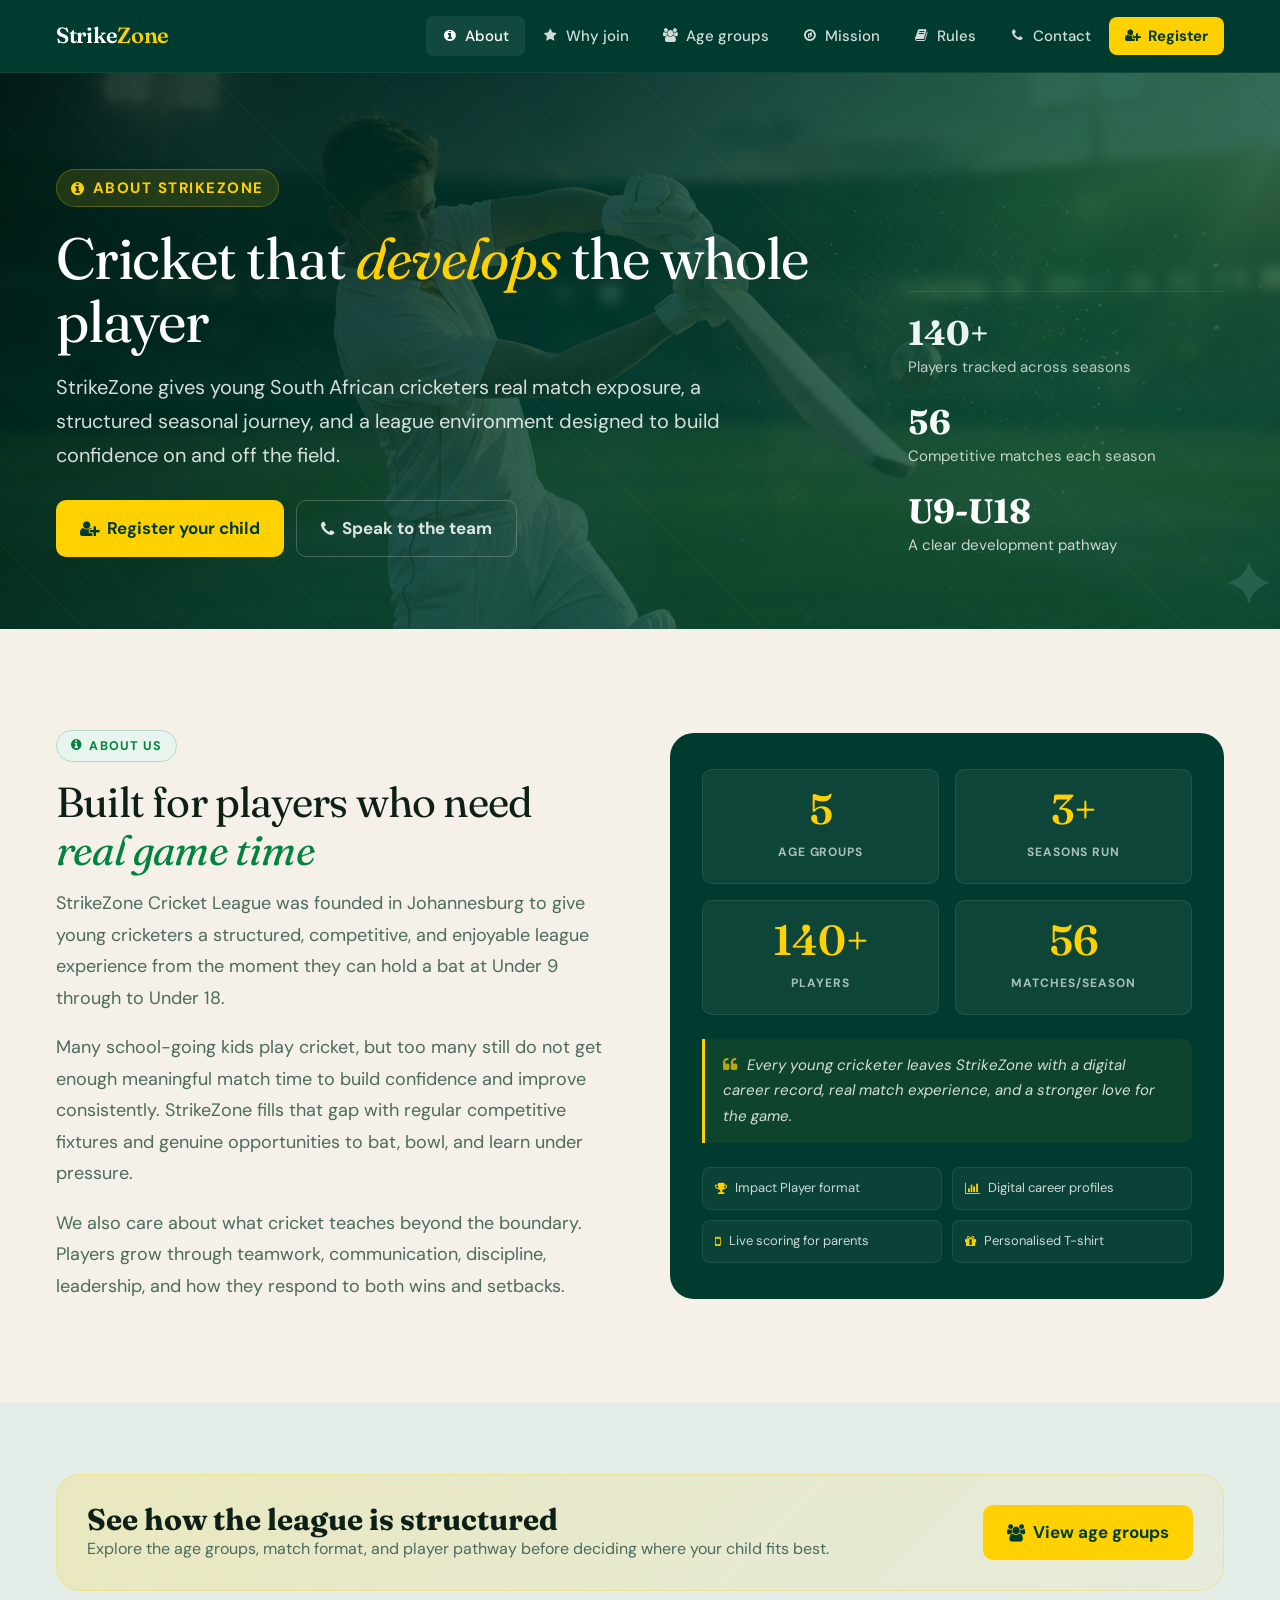
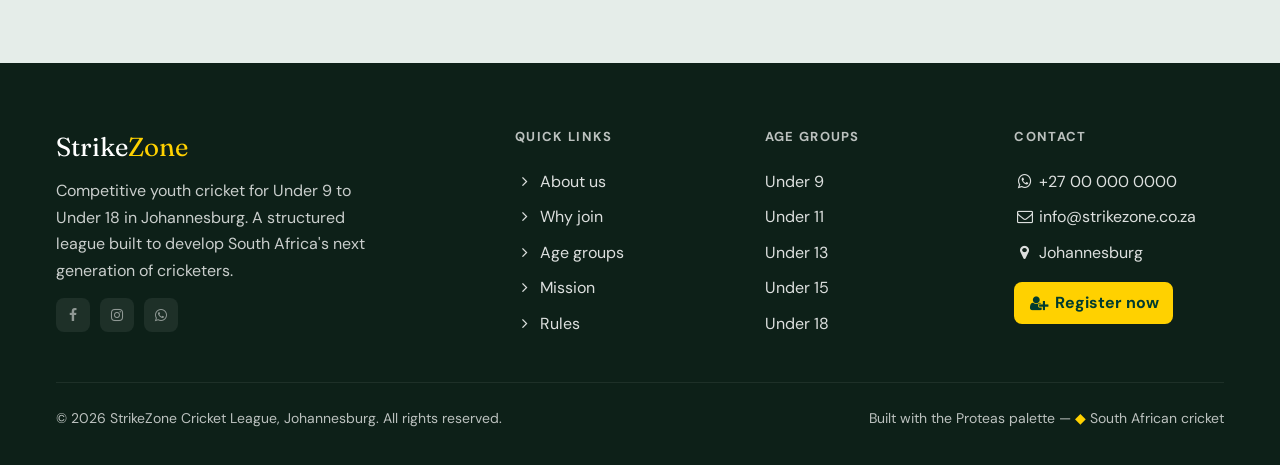
==== about.html @ 98c6637c "Implement AJAX form submission with error handling and success message display" ====
<!DOCTYPE html>
<html lang="en">
<head>
  <meta charset="UTF-8">
  <meta name="viewport" content="width=device-width, initial-scale=1.0">
  <title>About | StrikeZone Cricket League</title>
  <meta name="description" content="Learn how StrikeZone Cricket League helps young cricketers grow through structured competition, live scoring, and long-term development.">
  <link rel="stylesheet" href="assets/style.css">
</head>
<body>
  <nav class="navbar">
    <div class="nav-inner">
      <a href="index.html" class="nav-logo">Strike<span>Zone</span></a>
      <div class="nav-links">
        <a href="about.html" class="active"><i class="fa fa-info-circle fa-fw"></i> About</a>
        <a href="why-join.html"><i class="fa fa-star fa-fw"></i> Why join</a>
        <a href="age-groups.html"><i class="fa fa-users fa-fw"></i> Age groups</a>
        <a href="mission.html"><i class="fa fa-compass fa-fw"></i> Mission</a>
        <a href="rules.html"><i class="fa fa-book fa-fw"></i> Rules</a>
        <a href="contact.html"><i class="fa fa-phone fa-fw"></i> Contact</a>
        <a href="register.html" class="nav-cta"><i class="fa fa-user-plus fa-fw"></i> Register</a>
      </div>
      <div class="nav-hamburger" onclick="toggleMenu()"><i class="fa fa-bars"></i></div>
    </div>
    <div class="mobile-menu" id="mobile-menu">
      <a href="about.html" class="active"><i class="fa fa-info-circle fa-fw"></i> About us</a>
      <a href="why-join.html"><i class="fa fa-star fa-fw"></i> Why join</a>
      <a href="age-groups.html"><i class="fa fa-users fa-fw"></i> Age groups</a>
      <a href="mission.html"><i class="fa fa-compass fa-fw"></i> Mission</a>
      <a href="rules.html"><i class="fa fa-book fa-fw"></i> Rules</a>
      <a href="contact.html"><i class="fa fa-phone fa-fw"></i> Contact</a>
      <a href="register.html" class="nav-cta"><i class="fa fa-user-plus fa-fw"></i> Register your child</a>
    </div>
  </nav>

  <section class="page-hero">
    <div class="page-hero-inner">
      <div class="page-hero-copy reveal visible">
        <div class="page-hero-kicker"><i class="fa fa-info-circle"></i> About StrikeZone</div>
        <h1 class="page-hero-title">Cricket that <em>develops</em> the whole player</h1>
        <p class="page-hero-sub">StrikeZone gives young South African cricketers real match exposure, a structured seasonal journey, and a league environment designed to build confidence on and off the field.</p>
        <div class="page-actions">
          <a href="register.html" class="btn-gold"><i class="fa fa-user-plus"></i> Register your child</a>
          <a href="contact.html" class="btn-ghost-light"><i class="fa fa-phone"></i> Speak to the team</a>
        </div>
      </div>
      <div class="hero-stat-bar reveal visible">
        <div><strong>140+</strong><span>Players tracked across seasons</span></div>
        <div><strong>56</strong><span>Competitive matches each season</span></div>
        <div><strong>U9-U18</strong><span>A clear development pathway</span></div>
      </div>
    </div>
  </section>

  <section class="section">
    <div class="section-inner">
      <div class="split-grid">
        <div class="reveal">
          <div class="section-tag"><i class="fa fa-info-circle"></i> About us</div>
          <h2 class="section-title">Built for players who need <em>real game time</em></h2>
          <div class="section-copy">
            <p>StrikeZone Cricket League was founded in Johannesburg to give young cricketers a structured, competitive, and enjoyable league experience from the moment they can hold a bat at Under 9 through to Under 18.</p>
            <p>Many school-going kids play cricket, but too many still do not get enough meaningful match time to build confidence and improve consistently. StrikeZone fills that gap with regular competitive fixtures and genuine opportunities to bat, bowl, and learn under pressure.</p>
            <p>We also care about what cricket teaches beyond the boundary. Players grow through teamwork, communication, discipline, leadership, and how they respond to both wins and setbacks.</p>
          </div>
        </div>
        <div class="reveal">
          <div class="about-panel">
            <div class="ap-numbers">
              <div class="ap-stat"><span class="ap-num">5</span><span class="ap-lbl">Age groups</span></div>
              <div class="ap-stat"><span class="ap-num">3+</span><span class="ap-lbl">Seasons run</span></div>
              <div class="ap-stat"><span class="ap-num">140+</span><span class="ap-lbl">Players</span></div>
              <div class="ap-stat"><span class="ap-num">56</span><span class="ap-lbl">Matches/season</span></div>
            </div>
            <div class="ap-quote">
              <i class="fa fa-quote-left"></i>
              Every young cricketer leaves StrikeZone with a digital career record, real match experience, and a stronger love for the game.
            </div>
            <div class="ap-badges">
              <div><i class="fa fa-trophy"></i> Impact Player format</div>
              <div><i class="fa fa-bar-chart"></i> Digital career profiles</div>
              <div><i class="fa fa-mobile"></i> Live scoring for parents</div>
              <div><i class="fa fa-gift"></i> Personalised T-shirt</div>
            </div>
          </div>
        </div>
      </div>
    </div>
  </section>

  <section class="section section-stone section-tight">
    <div class="section-inner">
      <div class="cta-strip reveal">
        <div>
          <h3>See how the league is structured</h3>
          <p>Explore the age groups, match format, and player pathway before deciding where your child fits best.</p>
        </div>
        <a href="age-groups.html" class="btn-gold"><i class="fa fa-users"></i> View age groups</a>
      </div>
    </div>
  </section>

  <footer class="footer">
    <div class="footer-inner">
      <div class="footer-top">
        <div class="footer-brand">
          <div class="fb-logo">Strike<span>Zone</span></div>
          <p>Competitive youth cricket for Under 9 to Under 18 in Johannesburg. A structured league built to develop South Africa's next generation of cricketers.</p>
          <div class="footer-social">
            <a href="#" class="fsoc"><i class="fa fa-facebook"></i></a>
            <a href="#" class="fsoc"><i class="fa fa-instagram"></i></a>
            <a href="#" class="fsoc"><i class="fa fa-whatsapp"></i></a>
          </div>
        </div>
        <div class="footer-col">
          <h4>Quick links</h4>
          <a href="about.html"><i class="fa fa-angle-right fa-fw"></i> About us</a>
          <a href="why-join.html"><i class="fa fa-angle-right fa-fw"></i> Why join</a>
          <a href="age-groups.html"><i class="fa fa-angle-right fa-fw"></i> Age groups</a>
          <a href="mission.html"><i class="fa fa-angle-right fa-fw"></i> Mission</a>
          <a href="rules.html"><i class="fa fa-angle-right fa-fw"></i> Rules</a>
        </div>
        <div class="footer-col">
          <h4>Age groups</h4>
          <a href="age-groups.html">Under 9</a>
          <a href="age-groups.html">Under 11</a>
          <a href="age-groups.html">Under 13</a>
          <a href="age-groups.html">Under 15</a>
          <a href="age-groups.html">Under 18</a>
        </div>
        <div class="footer-col">
          <h4>Contact</h4>
          <a href="https://wa.me/27000000000"><i class="fa fa-whatsapp fa-fw"></i> +27 00 000 0000</a>
          <a href="mailto:info@strikezone.co.za"><i class="fa fa-envelope-o fa-fw"></i> info@strikezone.co.za</a>
          <a href="contact.html"><i class="fa fa-map-marker fa-fw"></i> Johannesburg</a>
          <a href="register.html" style="margin-top:12px;background:var(--gold);color:var(--dark);padding:8px 14px;border-radius:8px;font-weight:700;display:inline-flex;align-items:center;gap:6px"><i class="fa fa-user-plus fa-fw"></i> Register now</a>
        </div>
      </div>
      <div class="footer-bottom">
        <span>© 2026 StrikeZone Cricket League, Johannesburg. All rights reserved.</span>
        <span>Built with the Proteas palette — <span style="color:var(--gold)">&#9670;</span> South African cricket</span>
      </div>
    </div>
  </footer>

  <script>
    function toggleMenu() {
      document.getElementById('mobile-menu').classList.toggle('open');
    }

    const reveals = document.querySelectorAll('.reveal');
    const observer = new IntersectionObserver(entries => {
      entries.forEach(entry => {
        if (entry.isIntersecting) entry.target.classList.add('visible');
      });
    }, { threshold: 0.12, rootMargin: '0px 0px -40px 0px' });

    reveals.forEach(node => observer.observe(node));
  </script>
</body>
</html>
---- assets/style.css ----
@import url('https://fonts.googleapis.com/css2?family=Fraunces:ital,opsz,wght@0,9..144,300;0,9..144,400;0,9..144,600;0,9..144,700;1,9..144,300;1,9..144,400;1,9..144,600&family=DM+Sans:wght@300;400;500;600;700&display=swap');
@import url('https://cdnjs.cloudflare.com/ajax/libs/font-awesome/4.7.0/css/font-awesome.min.css');

:root {
  --dark: #003b2f;
  --dark-mid: #004d3a;
  --green: #00843d;
  --green-mid: #006b32;
  --green-lite: #e8f5ee;
  --green-bdr: #b5dbc6;
  --gold: #ffd100;
  --gold-dark: #d4a800;
  --gold-lite: #fff8d6;
  --cream: #f5f0e8;
  --warm-white: #faf7f2;
  --stone: #e5ede9;
  --stone-mid: #c8d8d0;
  --ink: #0d2018;
  --ink-mid: #2d4a3e;
  --ink-light: #4a6b5e;
  --ink-faint: #7a9e94;
  --danger: #dc2626;
  --success: #16a34a;
  --sans: 'DM Sans', sans-serif;
  --serif: 'Fraunces', serif;
  --r: 10px;
  --r-lg: 16px;
  --r-xl: 24px;
  --shadow: 0 2px 12px rgba(0, 59, 47, 0.1);
  --shadow-lg: 0 8px 32px rgba(0, 59, 47, 0.14);
  --text-body: 18px;
  --text-meta: 16px;
  --text-small: 15px;
}

*, *::before, *::after { box-sizing: border-box; margin: 0; padding: 0; }
html { scroll-behavior: smooth; font-size: 18px; }
body {
  font-family: var(--sans);
  background: var(--cream);
  color: var(--ink);
  line-height: 1.6;
  overflow-x: hidden;
}
img { max-width: 100%; display: block; }
a { text-decoration: none; color: inherit; }

.navbar {
  position: sticky;
  top: 0;
  z-index: 999;
  background: var(--dark);
  border-bottom: 1px solid rgba(255, 255, 255, 0.06);
  backdrop-filter: blur(12px);
}
.nav-inner {
  max-width: 1440px;
  margin: 0 auto;
  padding: 0 56px;
  display: flex;
  align-items: center;
  justify-content: space-between;
  min-height: 72px;
}
.nav-logo {
  font-family: var(--serif);
  font-size: 22px;
  font-weight: 600;
  color: #fff;
  letter-spacing: -0.3px;
}
.nav-logo span { color: var(--gold); }
.nav-links { display: flex; align-items: center; gap: 2px; }
.nav-links a {
  display: inline-flex;
  align-items: center;
  gap: 8px;
  padding: 8px 16px;
  font-size: 15px;
  font-weight: 500;
  color: rgba(255, 255, 255, 0.82);
  border-radius: 7px;
  transition: all 0.15s;
}
.nav-links a i { font-size: 0.9em; width: 1.1em; text-align: center; }
.nav-links a:hover,
.nav-links a.active { color: #fff; background: rgba(255, 255, 255, 0.07); }
.nav-cta {
  background: var(--gold);
  color: var(--dark) !important;
  font-weight: 700 !important;
  padding: 7px 16px !important;
  border-radius: 8px !important;
}
.nav-cta:hover { background: #ffe033 !important; }
.nav-hamburger {
  display: none;
  color: #fff;
  font-size: 20px;
  cursor: pointer;
  padding: 4px;
}
.mobile-menu {
  display: none;
  flex-direction: column;
  gap: 2px;
  padding: 12px 16px 16px;
  border-top: 1px solid rgba(255, 255, 255, 0.06);
  background: var(--dark);
}
.mobile-menu.open { display: flex; }
.mobile-menu a {
  padding: 10px 14px;
  font-size: 16px;
  font-weight: 500;
  color: rgba(255, 255, 255, 0.85);
  border-radius: 8px;
}
.mobile-menu a:hover,
.mobile-menu a.active { background: rgba(255, 255, 255, 0.07); color: #fff; }
.mobile-menu .nav-cta {
  background: var(--gold);
  color: var(--dark) !important;
  text-align: center;
  margin-top: 6px;
}

.page-hero {
  position: relative;
  overflow: hidden;
  padding: 96px 56px 72px;
  background:
    linear-gradient(135deg, rgba(0, 26, 19, 0.88) 0%, rgba(0, 59, 47, 0.82) 45%, rgba(0, 77, 58, 0.76) 100%),
    url('stike_boy.png') center top / cover no-repeat;
}
.page-hero::before {
  content: '';
  position: absolute;
  inset: 0;
  background-image:
    repeating-linear-gradient(45deg, rgba(255, 209, 0, 0.03) 0px, rgba(255, 209, 0, 0.03) 1px, transparent 1px, transparent 60px),
    repeating-linear-gradient(-45deg, rgba(0, 132, 61, 0.04) 0px, rgba(0, 132, 61, 0.04) 1px, transparent 1px, transparent 80px);
  pointer-events: none;
}
.page-hero::after {
  content: '';
  position: absolute;
  top: -160px;
  right: -120px;
  width: 640px;
  height: 640px;
  border-radius: 50%;
  background: radial-gradient(circle, rgba(0, 132, 61, 0.18) 0%, transparent 70%);
  pointer-events: none;
}
.page-hero-inner {
  position: relative;
  max-width: 1440px;
  margin: 0 auto;
  display: grid;
  grid-template-columns: minmax(0, 820px) minmax(0, 1fr);
  gap: 32px;
  align-items: end;
}
.page-hero-copy { max-width: 760px; }
.page-hero-kicker {
  display: inline-flex;
  align-items: center;
  gap: 7px;
  background: rgba(255, 209, 0, 0.12);
  color: var(--gold);
  border: 1px solid rgba(255, 209, 0, 0.25);
  font-size: 15px;
  font-weight: 700;
  letter-spacing: 0.1em;
  text-transform: uppercase;
  padding: 6px 14px;
  border-radius: 100px;
  margin-bottom: 20px;
}
.page-hero-title {
  font-family: var(--serif);
  font-size: clamp(36px, 5vw, 58px);
  font-weight: 400;
  color: #fff;
  line-height: 1.08;
  letter-spacing: -1.2px;
  margin-bottom: 18px;
}
.page-hero-title em { color: var(--gold); font-style: italic; }
.page-hero-sub {
  font-size: 20px;
  color: rgba(255, 255, 255, 0.84);
  line-height: 1.7;
  max-width: 720px;
}
.page-actions {
  margin-top: 28px;
  display: flex;
  gap: 12px;
  flex-wrap: wrap;
}
.btn-gold,
.btn-ghost-light,
.btn-ghost-dark {
  display: inline-flex;
  align-items: center;
  justify-content: center;
  gap: 8px;
  border-radius: var(--r);
  padding: 14px 24px;
  font-size: 17px;
  font-weight: 700;
  transition: all 0.15s;
}
.btn-gold {
  background: var(--gold);
  color: var(--dark);
}
.btn-gold:hover { background: #ffe033; transform: translateY(-1px); box-shadow: 0 4px 16px rgba(255, 209, 0, 0.3); }
.btn-ghost-light {
  background: transparent;
  color: rgba(255, 255, 255, 0.86);
  border: 1px solid rgba(255, 255, 255, 0.22);
}
.btn-ghost-light:hover { background: rgba(255, 255, 255, 0.07); color: #fff; }
.btn-ghost-dark {
  background: transparent;
  color: var(--ink);
  border: 1px solid rgba(13, 32, 24, 0.14);
}
.btn-ghost-dark:hover { background: rgba(0, 59, 47, 0.05); }
.hero-stat-bar {
  display: flex;
  flex-wrap: wrap;
  gap: 26px;
  padding-top: 24px;
  border-top: 1px solid rgba(255, 255, 255, 0.08);
}
.hero-stat-bar strong {
  display: block;
  font-family: var(--serif);
  font-size: 34px;
  color: #fff;
  line-height: 1;
}
.hero-stat-bar span {
  display: block;
  margin-top: 5px;
  font-size: 15px;
  color: rgba(255, 255, 255, 0.78);
}

.section { padding: 100px 56px; }
.section-tight { padding-top: 72px; padding-bottom: 72px; }
.section-inner { max-width: 1440px; margin: 0 auto; }
.section-stone { background: var(--stone); }
.section-dark { background: var(--dark); }
.section-tag {
  display: inline-flex;
  align-items: center;
  gap: 6px;
  background: var(--green-lite);
  color: var(--green);
  border: 1px solid var(--green-bdr);
  font-size: 12.5px;
  font-weight: 700;
  letter-spacing: 0.1em;
  text-transform: uppercase;
  padding: 5px 14px;
  border-radius: 100px;
  margin-bottom: 16px;
}
.section-dark .section-tag {
  background: rgba(255, 209, 0, 0.12);
  color: var(--gold);
  border-color: rgba(255, 209, 0, 0.2);
}
.section-title {
  font-family: var(--serif);
  font-size: clamp(28px, 4vw, 42px);
  font-weight: 400;
  color: var(--ink);
  line-height: 1.15;
  letter-spacing: -0.8px;
  margin-bottom: 14px;
}
.section-title em { color: var(--green); font-style: italic; }
.section-dark .section-title { color: #fff; }
.section-sub {
  font-size: var(--text-body);
  color: var(--ink-light);
  max-width: 760px;
  line-height: 1.7;
  margin-bottom: 52px;
}
.section-dark .section-sub { color: rgba(255, 255, 255, 0.82); }
.section-copy {
  font-size: var(--text-body);
  color: var(--ink-light);
  line-height: 1.75;
}
.section-copy p + p { margin-top: 18px; }

.split-grid {
  display: grid;
  grid-template-columns: 1fr 1fr;
  gap: 60px;
  align-items: center;
}
.about-panel {
  background: var(--dark);
  border-radius: var(--r-xl);
  padding: 36px 32px;
  display: flex;
  flex-direction: column;
  gap: 24px;
  height: 100%;
}
.ap-numbers { display: grid; grid-template-columns: 1fr 1fr; gap: 16px; }
.ap-stat {
  text-align: center;
  padding: 18px 12px;
  background: rgba(255, 255, 255, 0.05);
  border: 1px solid rgba(255, 255, 255, 0.09);
  border-radius: var(--r);
}
.ap-num {
  display: block;
  font-family: var(--serif);
  font-size: 42px;
  font-weight: 600;
  color: var(--gold);
  line-height: 1;
  margin-bottom: 6px;
}
.ap-lbl {
  font-size: 12px;
  color: rgba(255, 255, 255, 0.65);
  font-weight: 700;
  text-transform: uppercase;
  letter-spacing: 0.08em;
}
.ap-quote {
  border-left: 3px solid var(--gold);
  padding: 14px 18px;
  background: rgba(255, 209, 0, 0.06);
  border-radius: 0 var(--r) var(--r) 0;
  font-style: italic;
  color: rgba(255, 255, 255, 0.82);
  font-size: 15px;
  line-height: 1.7;
}
.ap-quote i { color: var(--gold); margin-right: 6px; opacity: 0.7; }
.ap-badges { display: grid; grid-template-columns: 1fr 1fr; gap: 10px; }
.ap-badges > div {
  display: flex;
  align-items: center;
  gap: 8px;
  font-size: 13px;
  color: rgba(255, 255, 255, 0.8);
  background: rgba(255, 255, 255, 0.04);
  border: 1px solid rgba(255, 255, 255, 0.08);
  padding: 10px 12px;
  border-radius: 8px;
}
.ap-badges i { color: var(--gold); font-size: 13px; flex-shrink: 0; }

.mission-band {
  background: linear-gradient(135deg, #006b32 0%, #00843d 45%, #0a9a49 100%);
  padding: 72px 56px;
}
.mission-inner { max-width: 1440px; margin: 0 auto; }
.mission-header { text-align: center; max-width: 900px; margin: 0 auto 32px; }
.mission-kicker {
  display: inline-flex;
  align-items: center;
  gap: 6px;
  background: rgba(255, 255, 255, 0.14);
  color: #fff;
  border: 1px solid rgba(255, 255, 255, 0.24);
  font-size: 12px;
  font-weight: 700;
  letter-spacing: 0.1em;
  text-transform: uppercase;
  padding: 5px 12px;
  border-radius: 100px;
  margin-bottom: 14px;
}
.mission-title {
  font-family: var(--serif);
  font-size: clamp(28px, 4vw, 40px);
  color: #fff;
  line-height: 1.2;
  margin-bottom: 10px;
}
.mission-sub { font-size: 17px; color: rgba(255, 255, 255, 0.9); line-height: 1.7; }
.mission-grid { display: grid; grid-template-columns: repeat(3, 1fr); gap: 16px; }
.mission-card {
  background: rgba(0, 0, 0, 0.12);
  border: 1px solid rgba(255, 255, 255, 0.18);
  border-radius: var(--r-lg);
  padding: 22px 20px;
}
.mission-card-icon {
  width: 44px;
  height: 44px;
  border-radius: 12px;
  background: rgba(255, 209, 0, 0.18);
  color: var(--gold);
  display: flex;
  align-items: center;
  justify-content: center;
  font-size: 18px;
  margin-bottom: 12px;
}
.mission-card h3 {
  font-family: var(--serif);
  font-size: 24px;
  color: #fff;
  margin-bottom: 8px;
  font-weight: 500;
}
.mission-card p { font-size: 16px; color: rgba(255, 255, 255, 0.9); line-height: 1.65; }

.why-grid { display: grid; grid-template-columns: repeat(3, 1fr); gap: 18px; }
.why-card {
  background: var(--warm-white);
  border: 1px solid var(--stone-mid);
  border-radius: var(--r-lg);
  padding: 28px 24px;
  transition: all 0.2s;
  position: relative;
  overflow: hidden;
}
.why-card::before {
  content: '';
  position: absolute;
  top: 0;
  left: 0;
  right: 0;
  height: 3px;
  background: var(--green);
  transform: scaleX(0);
  transform-origin: left;
  transition: transform 0.2s;
}
.why-card:hover { box-shadow: var(--shadow); transform: translateY(-3px); }
.why-card:hover::before { transform: scaleX(1); }
.why-icon {
  width: 52px;
  height: 52px;
  border-radius: 12px;
  background: var(--green-lite);
  color: var(--green);
  display: flex;
  align-items: center;
  justify-content: center;
  font-size: 20px;
  margin-bottom: 16px;
}
.why-title { font-size: 22px; font-weight: 600; color: var(--ink); margin-bottom: 10px; }
.why-body { font-size: var(--text-body); color: var(--ink-light); line-height: 1.7; }

.age-grid { display: grid; grid-template-columns: repeat(5, 1fr); gap: 14px; }
.age-card {
  border-radius: var(--r-lg);
  overflow: hidden;
  border: 1px solid var(--stone-mid);
  transition: all 0.2s;
  cursor: default;
  background: var(--warm-white);
}
.age-card:hover { transform: translateY(-4px); box-shadow: var(--shadow-lg); }
.age-hd { padding: 28px 16px 20px; text-align: center; position: relative; overflow: hidden; }
.age-hd::before {
  content: '\f091';
  font-family: 'FontAwesome';
  font-size: 80px;
  position: absolute;
  top: -8px;
  right: 4px;
  opacity: 0.1;
  line-height: 1;
  pointer-events: none;
}
.age-badge {
  display: inline-block;
  font-size: 12px;
  font-weight: 700;
  letter-spacing: 0.08em;
  text-transform: uppercase;
  padding: 4px 12px;
  border-radius: 100px;
  margin-bottom: 12px;
}
.age-group { font-family: var(--serif); font-size: 38px; font-weight: 600; line-height: 1; margin-bottom: 6px; }
.age-born { font-size: var(--text-small); opacity: 0.7; margin-bottom: 8px; }
.age-level { font-size: var(--text-small); font-weight: 700; letter-spacing: 0.06em; text-transform: uppercase; }
.age-bd { padding: 14px 16px 18px; background: var(--warm-white); border-top: 1px solid var(--stone-mid); }
.age-detail { display: flex; align-items: center; gap: 8px; font-size: var(--text-meta); color: var(--ink-mid); padding: 5px 0; }
.age-detail i { color: var(--green); width: 14px; text-align: center; }
.age-cta {
  display: block;
  text-align: center;
  margin-top: 16px;
  background: var(--dark);
  color: #fff;
  font-size: var(--text-meta);
  font-weight: 600;
  padding: 11px 16px;
  border-radius: 8px;
  transition: background 0.15s;
}
.age-cta:hover { background: var(--green); }
.age-u9 { background: linear-gradient(135deg, #004d3a, #006b32); color: #fff; }
.age-u9 .age-badge { background: rgba(255, 255, 255, 0.15); color: #fff; }
.age-u11 { background: linear-gradient(135deg, #005a40, #007a45); color: #fff; }
.age-u11 .age-badge { background: rgba(255, 255, 255, 0.15); color: #fff; }
.age-u13 { background: linear-gradient(135deg, #006640, #00843d); color: #fff; }
.age-u13 .age-badge { background: rgba(255, 209, 0, 0.25); color: var(--gold); }
.age-u15 { background: linear-gradient(135deg, #003b2f, #005040); color: #fff; }
.age-u15 .age-badge { background: rgba(255, 209, 0, 0.25); color: var(--gold); }
.age-u18 { background: linear-gradient(135deg, #001a13, #003b2f); color: #fff; }
.age-u18 .age-badge { background: var(--gold); color: var(--dark); }

.rules-grid { display: grid; grid-template-columns: 1fr 1fr; gap: 32px; align-items: start; }
.pitch-diagram { margin-top: 56px; }
.pitch-diagram-label {
  display: inline-flex;
  align-items: center;
  gap: 6px;
  background: rgba(255, 209, 0, 0.12);
  color: var(--gold);
  border: 1px solid rgba(255, 209, 0, 0.2);
  font-size: 12.5px;
  font-weight: 700;
  letter-spacing: 0.1em;
  text-transform: uppercase;
  padding: 5px 14px;
  border-radius: 100px;
  margin-bottom: 16px;
}
.pitch-diagram-title {
  font-family: var(--serif);
  font-size: clamp(22px, 2.5vw, 30px);
  color: #fff;
  margin-bottom: 20px;
  font-weight: 400;
}
.pitch-diagram img {
  width: 100%;
  border-radius: var(--r-lg);
  border: 1px solid rgba(255, 255, 255, 0.08);
  box-shadow: 0 8px 40px rgba(0, 0, 0, 0.35);
}
.rules-list { display: flex; flex-direction: column; gap: 12px; }
.rule-item {
  background: rgba(255, 255, 255, 0.04);
  border: 1px solid rgba(255, 255, 255, 0.09);
  border-radius: var(--r);
  padding: 16px 18px;
  display: flex;
  gap: 14px;
  align-items: flex-start;
}
.rule-icon { color: var(--gold); font-size: 16px; margin-top: 2px; flex-shrink: 0; }
.rule-title { font-size: 16px; font-weight: 600; color: #fff; margin-bottom: 4px; }
.rule-body { font-size: var(--text-body); color: rgba(255, 255, 255, 0.82); line-height: 1.65; }
.impact-card {
  background: rgba(255, 209, 0, 0.06);
  border: 1px solid rgba(255, 209, 0, 0.2);
  border-radius: var(--r-lg);
  padding: 24px;
}
.impact-tag {
  display: inline-flex;
  align-items: center;
  gap: 6px;
  background: var(--gold);
  color: var(--dark);
  font-size: 12px;
  font-weight: 800;
  letter-spacing: 0.1em;
  text-transform: uppercase;
  padding: 4px 12px;
  border-radius: 100px;
  margin-bottom: 16px;
}
.impact-title { font-family: var(--serif); font-size: 26px; color: #fff; margin-bottom: 12px; line-height: 1.2; }
.impact-item {
  display: flex;
  gap: 12px;
  padding: 10px 0;
  border-bottom: 1px solid rgba(255, 255, 255, 0.07);
}
.impact-item:last-child { border-bottom: none; }
.impact-num {
  width: 30px;
  height: 30px;
  border-radius: 50%;
  background: var(--gold);
  color: var(--dark);
  font-size: 13px;
  font-weight: 800;
  display: flex;
  align-items: center;
  justify-content: center;
  flex-shrink: 0;
}
.impact-text { font-size: var(--text-body); color: rgba(255, 255, 255, 0.85); line-height: 1.65; }
.impact-text strong { color: #fff; }

.register-section { background: var(--dark); }
.register-inner {
  max-width: 1440px;
  margin: 0 auto;
  padding: 100px 56px;
  display: grid;
  grid-template-columns: 1fr 1fr;
  gap: 80px;
  align-items: start;
}
.register-steps { display: flex; flex-direction: column; gap: 0; margin-top: 32px; }
.reg-step { display: flex; gap: 16px; padding-bottom: 24px; position: relative; }
.reg-step:not(:last-child)::after {
  content: '';
  position: absolute;
  left: 15px;
  top: 38px;
  bottom: 0;
  width: 1px;
  background: rgba(255, 255, 255, 0.1);
}
.reg-circle {
  width: 32px;
  height: 32px;
  border-radius: 50%;
  background: var(--green);
  color: #fff;
  font-size: 13px;
  font-weight: 700;
  display: flex;
  align-items: center;
  justify-content: center;
  flex-shrink: 0;
}
.reg-title { font-size: 16px; font-weight: 600; color: #fff; margin-bottom: 4px; }
.reg-body { font-size: var(--text-body); color: rgba(255, 255, 255, 0.82); line-height: 1.6; }
.form-card {
  background: rgba(255, 255, 255, 0.05);
  border: 1px solid rgba(255, 255, 255, 0.1);
  border-radius: var(--r-xl);
  padding: 32px;
}
.form-title { font-family: var(--serif); font-size: 26px; color: #fff; margin-bottom: 8px; }
.form-sub { font-size: var(--text-meta); color: rgba(255, 255, 255, 0.8); margin-bottom: 24px; }
.form-row { display: grid; grid-template-columns: 1fr 1fr; gap: 14px; }
.form-group { margin-bottom: 14px; }
.form-group.full { grid-column: 1 / -1; }
.flabel {
  display: block;
  font-size: 13px;
  font-weight: 700;
  color: rgba(255, 255, 255, 0.78);
  text-transform: uppercase;
  letter-spacing: 0.08em;
  margin-bottom: 7px;
}
.finput,
.fselect {
  width: 100%;
  padding: 11px 14px;
  background: rgba(255, 255, 255, 0.07);
  border: 1px solid rgba(255, 255, 255, 0.12);
  border-radius: var(--r);
  font-family: var(--sans);
  font-size: 16px;
  color: #fff;
  outline: none;
  transition: border-color 0.15s;
}
.finput::placeholder { color: rgba(255, 255, 255, 0.58); }
.finput:focus,
.fselect:focus { border-color: var(--gold); background: rgba(255, 255, 255, 0.09); }
.finput-group { display: flex; }
.finput-group .finput { border-radius: var(--r) 0 0 var(--r); }
.finput-addon {
  display: flex;
  align-items: center;
  padding: 0 13px;
  background: rgba(255, 255, 255, 0.06);
  border: 1px solid rgba(255, 255, 255, 0.12);
  border-left: none;
  border-radius: 0 var(--r) var(--r) 0;
  color: rgba(255, 255, 255, 0.7);
  font-size: 14px;
}
.fselect {
  color: rgba(255, 255, 255, 0.85);
  cursor: pointer;
  appearance: none;
  background-image: url("data:image/svg+xml,%3Csvg xmlns='http://www.w3.org/2000/svg' width='12' height='8' fill='none'%3E%3Cpath d='M1 1l5 5 5-5' stroke='rgba(255,255,255,0.4)' stroke-width='1.5' stroke-linecap='round'/%3E%3C/svg%3E");
  background-repeat: no-repeat;
  background-position: right 14px center;
  padding-right: 36px;
}
.fselect option { background: var(--dark); color: #fff; }
.fcheckbox { display: flex; align-items: flex-start; gap: 10px; cursor: pointer; }
.fcheckbox input { width: 16px; height: 16px; margin-top: 2px; accent-color: var(--green); cursor: pointer; flex-shrink: 0; }
.fcheckbox span { font-size: var(--text-meta); color: rgba(255, 255, 255, 0.8); line-height: 1.6; }
.fcheckbox a { color: var(--gold); }
.submit-btn {
  width: 100%;
  padding: 14px;
  background: var(--gold);
  color: var(--dark);
  font-family: var(--sans);
  font-size: 17px;
  font-weight: 700;
  border: none;
  border-radius: var(--r);
  cursor: pointer;
  display: flex;
  align-items: center;
  justify-content: center;
  gap: 8px;
  transition: all 0.15s;
  margin-top: 6px;
}
.submit-btn:hover { background: #ffe033; transform: translateY(-1px); box-shadow: 0 4px 16px rgba(255, 209, 0, 0.3); }
.whatsapp-alt {
  margin-top: 16px;
  text-align: center;
  font-size: var(--text-meta);
  color: rgba(255, 255, 255, 0.74);
}
.whatsapp-alt a {
  color: #4ade80;
  font-weight: 600;
  display: inline-flex;
  align-items: center;
  gap: 5px;
}
.contact-band { background: var(--green); padding: 72px 56px; }
.contact-inner {
  max-width: 1440px;
  margin: 0 auto;
  display: grid;
  grid-template-columns: 1fr 1.1fr;
  gap: 34px;
  align-items: start;
}
.contact-left .ct-title { font-family: var(--serif); font-size: 38px; color: #fff; margin-bottom: 10px; line-height: 1.2; }
.contact-left .ct-sub { font-size: var(--text-body); color: rgba(255, 255, 255, 0.9); max-width: 620px; }
.contact-points { margin-top: 18px; display: flex; flex-direction: column; gap: 10px; }
.contact-point { display: flex; gap: 10px; align-items: flex-start; font-size: var(--text-meta); color: rgba(255, 255, 255, 0.88); line-height: 1.55; }
.contact-point i { margin-top: 2px; color: var(--gold); }
.contact-btns { display: flex; gap: 12px; flex-wrap: wrap; margin-top: 18px; }
.contact-form-wrap { width: 100%; }
.contact-card { border: 1px solid rgba(255, 255, 255, 0.2); background: rgba(0, 59, 47, 0.35); }
.contact-card .form-sub { margin-bottom: 18px; }
.contact-card .submit-btn { margin-top: 8px; }
.contact-card .success-sub { color: rgba(255, 255, 255, 0.86); }
textarea.finput { min-height: 120px; resize: vertical; }
.btn-wa {
  display: inline-flex;
  align-items: center;
  gap: 8px;
  background: #25d366;
  color: #fff;
  font-size: 16px;
  font-weight: 700;
  padding: 14px 26px;
  border-radius: var(--r);
  transition: all 0.15s;
}
.btn-wa:hover { background: #1db954; transform: translateY(-1px); }
.btn-email {
  display: inline-flex;
  align-items: center;
  gap: 8px;
  background: rgba(255, 255, 255, 0.15);
  color: #fff;
  font-size: 16px;
  font-weight: 600;
  padding: 14px 26px;
  border-radius: var(--r);
  border: 1px solid rgba(255, 255, 255, 0.25);
  transition: all 0.15s;
}
.btn-email:hover { background: rgba(255, 255, 255, 0.22); }

.testi-grid { display: grid; grid-template-columns: repeat(3, 1fr); gap: 20px; }
.testi-card {
  background: var(--warm-white);
  border: 1px solid var(--stone-mid);
  border-radius: var(--r-lg);
  padding: 28px 24px;
}
.testi-stars { color: var(--gold); font-size: 18px; margin-bottom: 14px; letter-spacing: 2px; }
.testi-text { font-size: var(--text-body); color: var(--ink-mid); line-height: 1.78; margin-bottom: 20px; font-style: italic; }
.testi-author { display: flex; align-items: center; gap: 10px; }
.testi-avatar {
  width: 42px;
  height: 42px;
  border-radius: 50%;
  background: var(--green);
  color: #fff;
  display: flex;
  align-items: center;
  justify-content: center;
  font-family: var(--serif);
  font-size: 17px;
  font-weight: 600;
}
.testi-name { font-size: 17px; font-weight: 600; color: var(--ink); }
.testi-child { font-size: var(--text-small); color: var(--ink-faint); }

.footer { background: var(--ink); padding: 64px 56px 36px; }
.footer-inner { max-width: 1440px; margin: 0 auto; }
.footer-top { display: grid; grid-template-columns: 2fr 1fr 1fr 1fr; gap: 40px; margin-bottom: 40px; }
.footer-brand .fb-logo { font-family: var(--serif); font-size: 26px; color: #fff; margin-bottom: 10px; }
.footer-brand .fb-logo span { color: var(--gold); }
.footer-brand p { font-size: var(--text-meta); color: rgba(255, 255, 255, 0.78); line-height: 1.65; max-width: 340px; }
.footer-col h4 {
  font-size: 13px;
  font-weight: 700;
  color: rgba(255, 255, 255, 0.72);
  text-transform: uppercase;
  letter-spacing: 0.1em;
  margin-bottom: 16px;
}
.footer-col a { display: block; font-size: var(--text-meta); color: rgba(255, 255, 255, 0.86); padding: 5px 0; transition: color 0.15s; }
.footer-col a:hover { color: #fff; }
.footer-social { display: flex; gap: 10px; margin-top: 14px; }
.fsoc {
  width: 34px;
  height: 34px;
  border-radius: 8px;
  background: rgba(255, 255, 255, 0.07);
  color: rgba(255, 255, 255, 0.5);
  display: flex;
  align-items: center;
  justify-content: center;
  font-size: 14px;
  transition: all 0.15s;
}
.fsoc:hover { background: var(--green); color: #fff; }
.footer-bottom {
  padding-top: 24px;
  border-top: 1px solid rgba(255, 255, 255, 0.07);
  display: flex;
  justify-content: space-between;
  align-items: center;
  font-size: 14px;
  color: rgba(255, 255, 255, 0.72);
  flex-wrap: wrap;
  gap: 8px;
}

.success-msg { display: none; text-align: center; padding: 24px; }
.success-msg.show { display: block; }
.success-icon { font-size: 48px; color: var(--gold); margin-bottom: 12px; }
.success-title { font-family: var(--serif); font-size: 24px; color: #fff; margin-bottom: 8px; }
.success-sub { font-size: var(--text-meta); color: rgba(255, 255, 255, 0.82); }
.success-msg.light .success-title { color: var(--ink); }
.success-msg.light .success-sub { color: var(--ink-light); }

.finput.input-error,
.fselect.input-error {
  border-color: var(--danger) !important;
  box-shadow: 0 0 0 2px rgba(220, 38, 38, 0.18);
}
.fcheckbox.checkbox-error {
  border: 1px solid rgba(220, 38, 38, 0.55);
  border-radius: 8px;
  padding: 8px 10px;
}
.field-error-msg {
  margin-top: 6px;
  font-size: 13px;
  color: #ffb4b4;
  line-height: 1.45;
}

.cta-strip {
  background: linear-gradient(135deg, rgba(255, 209, 0, 0.18), rgba(255, 209, 0, 0.06));
  border: 1px solid rgba(255, 209, 0, 0.28);
  border-radius: var(--r-xl);
  padding: 28px 30px;
  display: flex;
  justify-content: space-between;
  align-items: center;
  gap: 20px;
}
.cta-strip h3 { font-family: var(--serif); font-size: 30px; line-height: 1.1; color: var(--ink); }
.cta-strip p { font-size: var(--text-meta); color: var(--ink-light); max-width: 760px; }

.legal-wrap { padding: 88px 56px 96px; }
.legal-card {
  max-width: 980px;
  margin: 0 auto;
  background: var(--warm-white);
  border: 1px solid var(--stone-mid);
  border-radius: var(--r-xl);
  box-shadow: var(--shadow);
  padding: 40px 42px;
}
.legal-meta {
  display: inline-flex;
  align-items: center;
  gap: 8px;
  background: var(--green-lite);
  color: var(--green);
  border: 1px solid var(--green-bdr);
  border-radius: 999px;
  padding: 6px 14px;
  font-size: 14px;
  font-weight: 700;
  margin-bottom: 18px;
}
.legal-card h1,
.legal-card h2 { font-family: var(--serif); color: var(--ink); letter-spacing: -0.4px; }
.legal-card h1 { font-size: clamp(32px, 4vw, 46px); margin-bottom: 10px; }
.legal-card h2 { font-size: 28px; margin-top: 32px; margin-bottom: 12px; }
.legal-card p,
.legal-card li { color: var(--ink-light); font-size: var(--text-body); line-height: 1.75; }
.legal-card ul { padding-left: 24px; }
.legal-card li + li { margin-top: 8px; }
.legal-card p + p { margin-top: 16px; }

.reveal { opacity: 0; transform: translateY(24px); transition: opacity 0.55s ease, transform 0.55s ease; }
.reveal.visible { opacity: 1; transform: translateY(0); }

@media (max-width: 1100px) {
  .page-hero-inner,
  .split-grid,
  .rules-grid,
  .register-inner,
  .contact-inner { grid-template-columns: 1fr; }
  .mission-grid { grid-template-columns: 1fr; }
  .why-grid { grid-template-columns: 1fr 1fr; }
  .age-grid { grid-template-columns: repeat(3, 1fr); }
  .testi-grid { grid-template-columns: 1fr 1fr; }
  .footer-top { grid-template-columns: 1fr 1fr; }
}

@media (max-width: 720px) {
  .nav-links { display: none; }
  .nav-hamburger { display: block; }
  .nav-inner,
  .page-hero,
  .section,
  .mission-band,
  .register-inner,
  .contact-band,
  .footer,
  .legal-wrap { padding-left: 24px; padding-right: 24px; }
  .page-hero { padding-top: 72px; padding-bottom: 56px; }
  .form-row,
  .why-grid,
  .testi-grid,
  .footer-top { grid-template-columns: 1fr; }
  .age-grid { grid-template-columns: 1fr; }
  .ap-numbers,
  .ap-badges { grid-template-columns: 1fr; }
  .legal-card,
  .form-card { padding: 26px 22px; }
  .cta-strip { flex-direction: column; align-items: flex-start; }
}
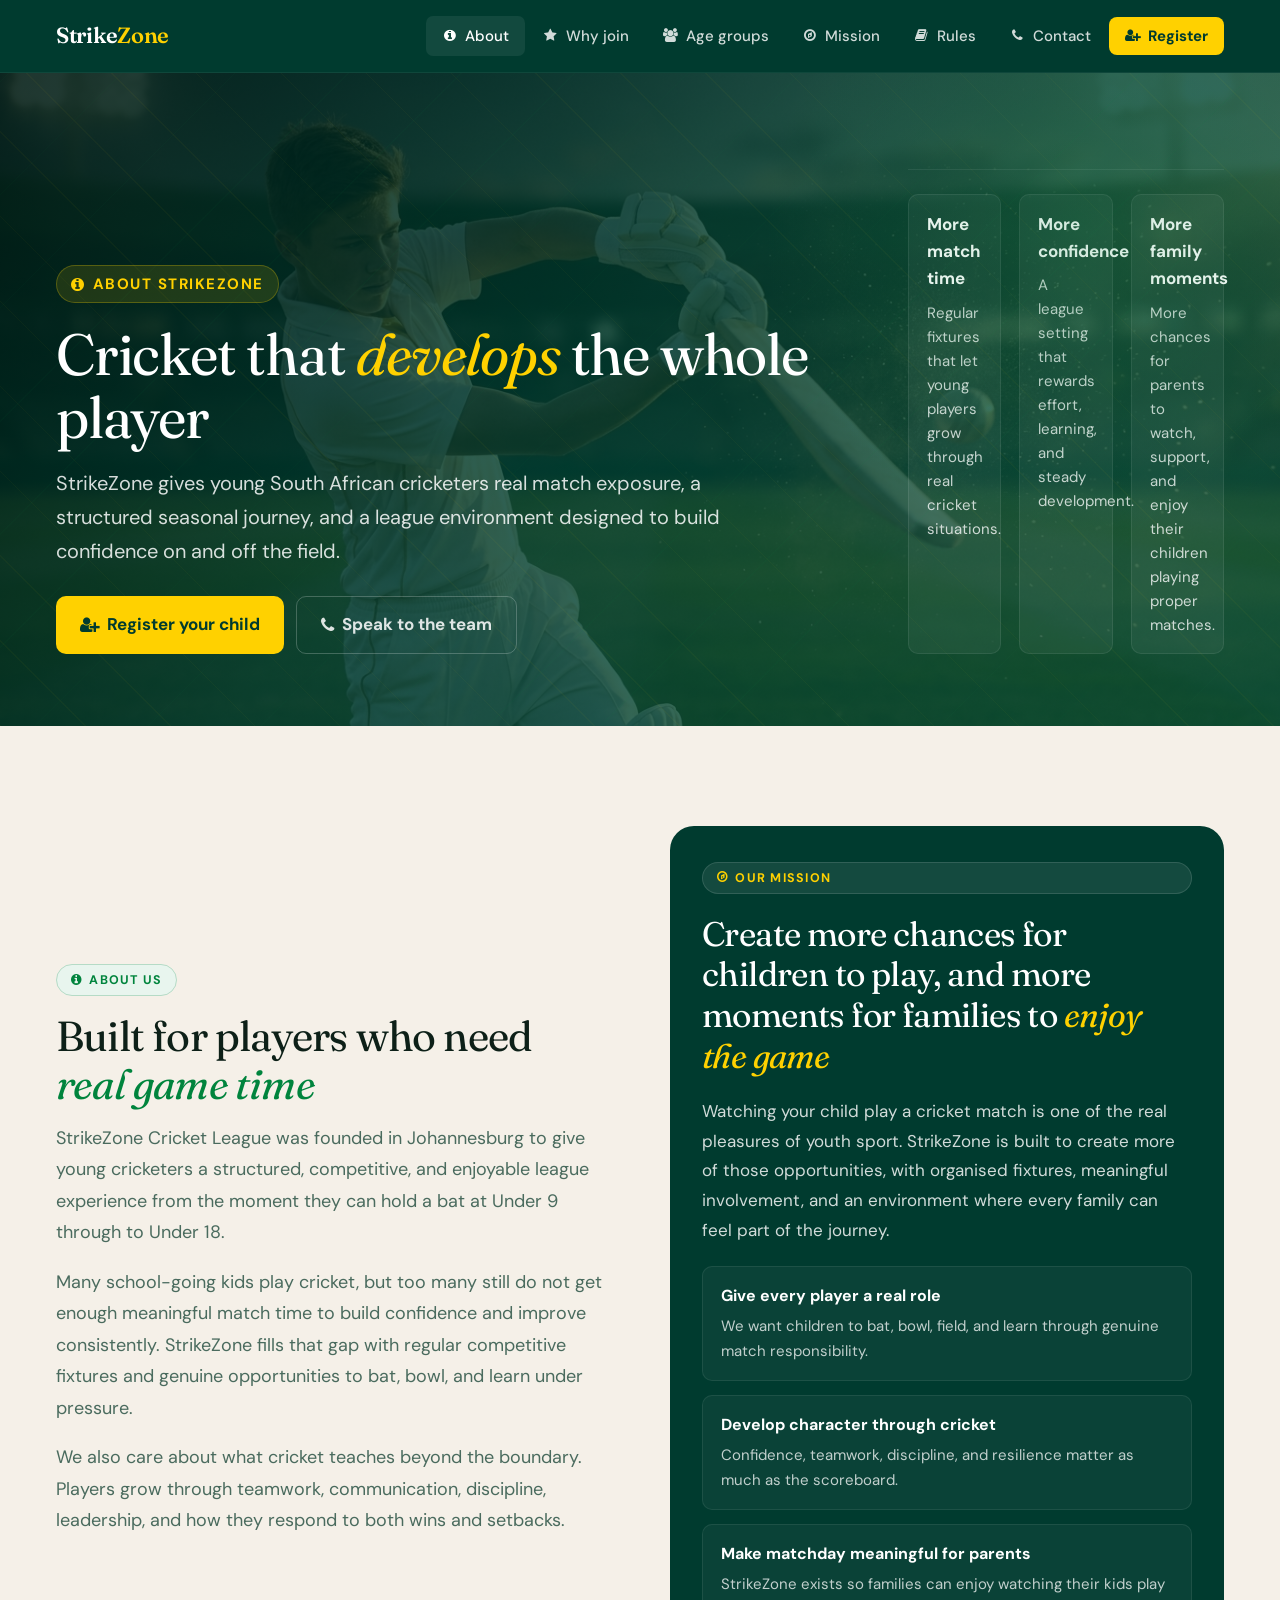
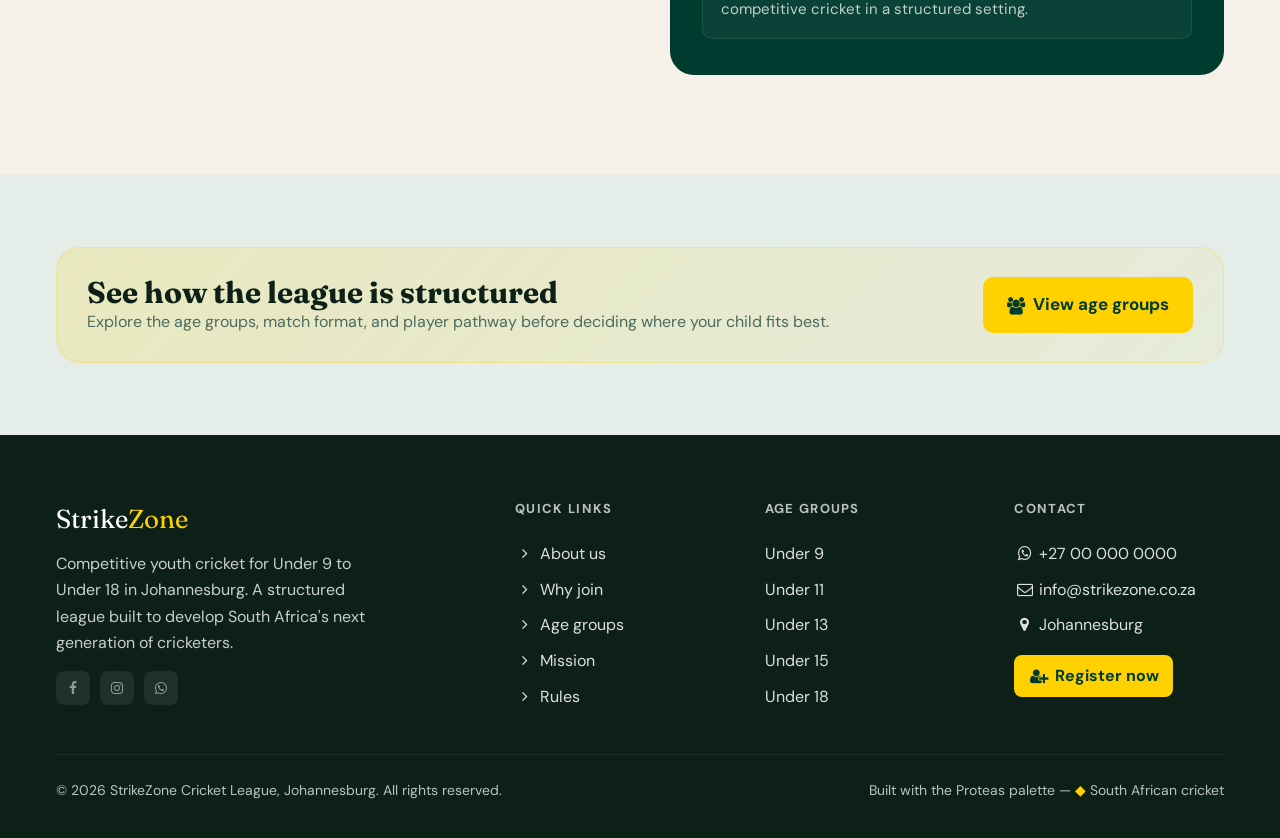
==== commit b7abebab: "Revamp About and Mission pages with updated mission statements and improved layout for better user e" ====
--- a/about.html
+++ b/about.html
@@ -44,10 +44,19 @@
           <a href="contact.html" class="btn-ghost-light"><i class="fa fa-phone"></i> Speak to the team</a>
         </div>
       </div>
-      <div class="hero-stat-bar reveal visible">
-        <div><strong>140+</strong><span>Players tracked across seasons</span></div>
-        <div><strong>56</strong><span>Competitive matches each season</span></div>
-        <div><strong>U9-U18</strong><span>A clear development pathway</span></div>
+      <div class="hero-mission-list reveal visible">
+        <div class="hero-mission-item">
+          <strong>More match time</strong>
+          <span>Regular fixtures that let young players grow through real cricket situations.</span>
+        </div>
+        <div class="hero-mission-item">
+          <strong>More confidence</strong>
+          <span>A league setting that rewards effort, learning, and steady development.</span>
+        </div>
+        <div class="hero-mission-item">
+          <strong>More family moments</strong>
+          <span>More chances for parents to watch, support, and enjoy their children playing proper matches.</span>
+        </div>
       </div>
     </div>
   </section>
@@ -65,22 +74,23 @@
           </div>
         </div>
         <div class="reveal">
-          <div class="about-panel">
-            <div class="ap-numbers">
-              <div class="ap-stat"><span class="ap-num">5</span><span class="ap-lbl">Age groups</span></div>
-              <div class="ap-stat"><span class="ap-num">3+</span><span class="ap-lbl">Seasons run</span></div>
-              <div class="ap-stat"><span class="ap-num">140+</span><span class="ap-lbl">Players</span></div>
-              <div class="ap-stat"><span class="ap-num">56</span><span class="ap-lbl">Matches/season</span></div>
-            </div>
-            <div class="ap-quote">
-              <i class="fa fa-quote-left"></i>
-              Every young cricketer leaves StrikeZone with a digital career record, real match experience, and a stronger love for the game.
-            </div>
-            <div class="ap-badges">
-              <div><i class="fa fa-trophy"></i> Impact Player format</div>
-              <div><i class="fa fa-bar-chart"></i> Digital career profiles</div>
-              <div><i class="fa fa-mobile"></i> Live scoring for parents</div>
-              <div><i class="fa fa-gift"></i> Personalised T-shirt</div>
+          <div class="about-mission-card">
+            <div class="section-tag"><i class="fa fa-compass"></i> Our mission</div>
+            <h3 class="about-mission-title">Create more chances for children to play, and more moments for families to <em>enjoy the game</em></h3>
+            <p class="about-mission-lead">Watching your child play a cricket match is one of the real pleasures of youth sport. StrikeZone is built to create more of those opportunities, with organised fixtures, meaningful involvement, and an environment where every family can feel part of the journey.</p>
+            <div class="about-mission-points">
+              <div class="about-mission-point">
+                <strong>Give every player a real role</strong>
+                <span>We want children to bat, bowl, field, and learn through genuine match responsibility.</span>
+              </div>
+              <div class="about-mission-point">
+                <strong>Develop character through cricket</strong>
+                <span>Confidence, teamwork, discipline, and resilience matter as much as the scoreboard.</span>
+              </div>
+              <div class="about-mission-point">
+                <strong>Make matchday meaningful for parents</strong>
+                <span>StrikeZone exists so families can enjoy watching their kids play competitive cricket in a structured setting.</span>
+              </div>
             </div>
           </div>
         </div>
@@ -107,9 +117,9 @@
           <div class="fb-logo">Strike<span>Zone</span></div>
           <p>Competitive youth cricket for Under 9 to Under 18 in Johannesburg. A structured league built to develop South Africa's next generation of cricketers.</p>
           <div class="footer-social">
-            <a href="#" class="fsoc"><i class="fa fa-facebook"></i></a>
-            <a href="#" class="fsoc"><i class="fa fa-instagram"></i></a>
-            <a href="#" class="fsoc"><i class="fa fa-whatsapp"></i></a>
+            <a href="#" class="fsoc" title="Facebook" aria-label="Facebook"><i class="fa fa-facebook"></i></a>
+            <a href="#" class="fsoc" title="Instagram" aria-label="Instagram"><i class="fa fa-instagram"></i></a>
+            <a href="#" class="fsoc" title="WhatsApp" aria-label="WhatsApp"><i class="fa fa-whatsapp"></i></a>
           </div>
         </div>
         <div class="footer-col">
@@ -133,29 +143,16 @@
           <a href="https://wa.me/27000000000"><i class="fa fa-whatsapp fa-fw"></i> +27 00 000 0000</a>
           <a href="mailto:info@strikezone.co.za"><i class="fa fa-envelope-o fa-fw"></i> info@strikezone.co.za</a>
           <a href="contact.html"><i class="fa fa-map-marker fa-fw"></i> Johannesburg</a>
-          <a href="register.html" style="margin-top:12px;background:var(--gold);color:var(--dark);padding:8px 14px;border-radius:8px;font-weight:700;display:inline-flex;align-items:center;gap:6px"><i class="fa fa-user-plus fa-fw"></i> Register now</a>
+          <a href="register.html" class="footer-register-link"><i class="fa fa-user-plus fa-fw"></i> Register now</a>
         </div>
       </div>
       <div class="footer-bottom">
         <span>© 2026 StrikeZone Cricket League, Johannesburg. All rights reserved.</span>
-        <span>Built with the Proteas palette — <span style="color:var(--gold)">&#9670;</span> South African cricket</span>
+        <span>Built with the Proteas palette — <span class="footer-gold-diamond">&#9670;</span> South African cricket</span>
       </div>
     </div>
   </footer>
 
-  <script>
-    function toggleMenu() {
-      document.getElementById('mobile-menu').classList.toggle('open');
-    }
-
-    const reveals = document.querySelectorAll('.reveal');
-    const observer = new IntersectionObserver(entries => {
-      entries.forEach(entry => {
-        if (entry.isIntersecting) entry.target.classList.add('visible');
-      });
-    }, { threshold: 0.12, rootMargin: '0px 0px -40px 0px' });
-
-    reveals.forEach(node => observer.observe(node));
-  </script>
+  <script src="assets/common.js"></script>
 </body>
 </html>
--- a/assets/style.css
+++ b/assets/style.css
@@ -51,6 +51,7 @@
   z-index: 999;
   background: var(--dark);
   border-bottom: 1px solid rgba(255, 255, 255, 0.06);
+  -webkit-backdrop-filter: blur(12px);
   backdrop-filter: blur(12px);
 }
 .nav-inner {
@@ -230,24 +231,30 @@
   border: 1px solid rgba(13, 32, 24, 0.14);
 }
 .btn-ghost-dark:hover { background: rgba(0, 59, 47, 0.05); }
-.hero-stat-bar {
-  display: flex;
-  flex-wrap: wrap;
-  gap: 26px;
+.hero-mission-list {
+  display: grid;
+  grid-template-columns: repeat(3, minmax(0, 1fr));
+  gap: 18px;
   padding-top: 24px;
   border-top: 1px solid rgba(255, 255, 255, 0.08);
 }
-.hero-stat-bar strong {
+.hero-mission-item {
+  padding: 16px 18px;
+  background: rgba(255, 255, 255, 0.05);
+  border: 1px solid rgba(255, 255, 255, 0.08);
+  border-radius: var(--r);
+}
+.hero-mission-item strong {
   display: block;
-  font-family: var(--serif);
-  font-size: 34px;
-  color: #fff;
-  line-height: 1;
-}
-.hero-stat-bar span {
+  font-size: 17px;
+  font-weight: 700;
+  color: #fff;
+}
+.hero-mission-item span {
   display: block;
-  margin-top: 5px;
+  margin-top: 8px;
   font-size: 15px;
+  line-height: 1.6;
   color: rgba(255, 255, 255, 0.78);
 }
 
@@ -308,63 +315,58 @@
   gap: 60px;
   align-items: center;
 }
-.about-panel {
+.about-mission-card {
   background: var(--dark);
   border-radius: var(--r-xl);
   padding: 36px 32px;
   display: flex;
   flex-direction: column;
-  gap: 24px;
+  gap: 20px;
   height: 100%;
 }
-.ap-numbers { display: grid; grid-template-columns: 1fr 1fr; gap: 16px; }
-.ap-stat {
-  text-align: center;
-  padding: 18px 12px;
-  background: rgba(255, 255, 255, 0.05);
-  border: 1px solid rgba(255, 255, 255, 0.09);
-  border-radius: var(--r);
-}
-.ap-num {
-  display: block;
+.about-mission-card .section-tag {
+  background: rgba(255, 255, 255, 0.08);
+  color: var(--gold);
+  border-color: rgba(255, 255, 255, 0.12);
+  margin-bottom: 0;
+}
+.about-mission-title {
   font-family: var(--serif);
-  font-size: 42px;
-  font-weight: 600;
-  color: var(--gold);
-  line-height: 1;
-  margin-bottom: 6px;
-}
-.ap-lbl {
-  font-size: 12px;
-  color: rgba(255, 255, 255, 0.65);
-  font-weight: 700;
-  text-transform: uppercase;
-  letter-spacing: 0.08em;
-}
-.ap-quote {
-  border-left: 3px solid var(--gold);
-  padding: 14px 18px;
-  background: rgba(255, 209, 0, 0.06);
-  border-radius: 0 var(--r) var(--r) 0;
-  font-style: italic;
+  font-size: 34px;
+  font-weight: 400;
+  line-height: 1.2;
+  letter-spacing: -0.6px;
+  color: #fff;
+}
+.about-mission-title em { color: var(--gold); font-style: italic; }
+.about-mission-lead {
+  font-size: 17px;
+  line-height: 1.75;
   color: rgba(255, 255, 255, 0.82);
-  font-size: 15px;
-  line-height: 1.7;
-}
-.ap-quote i { color: var(--gold); margin-right: 6px; opacity: 0.7; }
-.ap-badges { display: grid; grid-template-columns: 1fr 1fr; gap: 10px; }
-.ap-badges > div {
-  display: flex;
-  align-items: center;
-  gap: 8px;
-  font-size: 13px;
-  color: rgba(255, 255, 255, 0.8);
+}
+.about-mission-points {
+  display: grid;
+  grid-template-columns: 1fr;
+  gap: 14px;
+}
+.about-mission-point {
+  padding: 16px 18px;
   background: rgba(255, 255, 255, 0.04);
   border: 1px solid rgba(255, 255, 255, 0.08);
-  padding: 10px 12px;
-  border-radius: 8px;
-}
-.ap-badges i { color: var(--gold); font-size: 13px; flex-shrink: 0; }
+  border-radius: 10px;
+}
+.about-mission-point strong {
+  display: block;
+  font-size: 16px;
+  color: #fff;
+  margin-bottom: 6px;
+}
+.about-mission-point span {
+  display: block;
+  font-size: 15px;
+  line-height: 1.65;
+  color: rgba(255, 255, 255, 0.75);
+}
 
 .mission-band {
   background: linear-gradient(135deg, #006b32 0%, #00843d 45%, #0a9a49 100%);
@@ -847,6 +849,17 @@
   transition: all 0.15s;
 }
 .fsoc:hover { background: var(--green); color: #fff; }
+.footer-register-link {
+  margin-top: 12px;
+  background: var(--gold);
+  color: var(--dark) !important;
+  padding: 8px 14px !important;
+  border-radius: 8px;
+  font-weight: 700;
+  display: inline-flex !important;
+  align-items: center;
+  gap: 6px;
+}
 .footer-bottom {
   padding-top: 24px;
   border-top: 1px solid rgba(255, 255, 255, 0.07);
@@ -858,6 +871,7 @@
   flex-wrap: wrap;
   gap: 8px;
 }
+.footer-gold-diamond { color: var(--gold); }
 
 .success-msg { display: none; text-align: center; padding: 24px; }
 .success-msg.show { display: block; }
@@ -963,8 +977,7 @@
   .testi-grid,
   .footer-top { grid-template-columns: 1fr; }
   .age-grid { grid-template-columns: 1fr; }
-  .ap-numbers,
-  .ap-badges { grid-template-columns: 1fr; }
+  .hero-mission-list { grid-template-columns: 1fr; }
   .legal-card,
   .form-card { padding: 26px 22px; }
   .cta-strip { flex-direction: column; align-items: flex-start; }
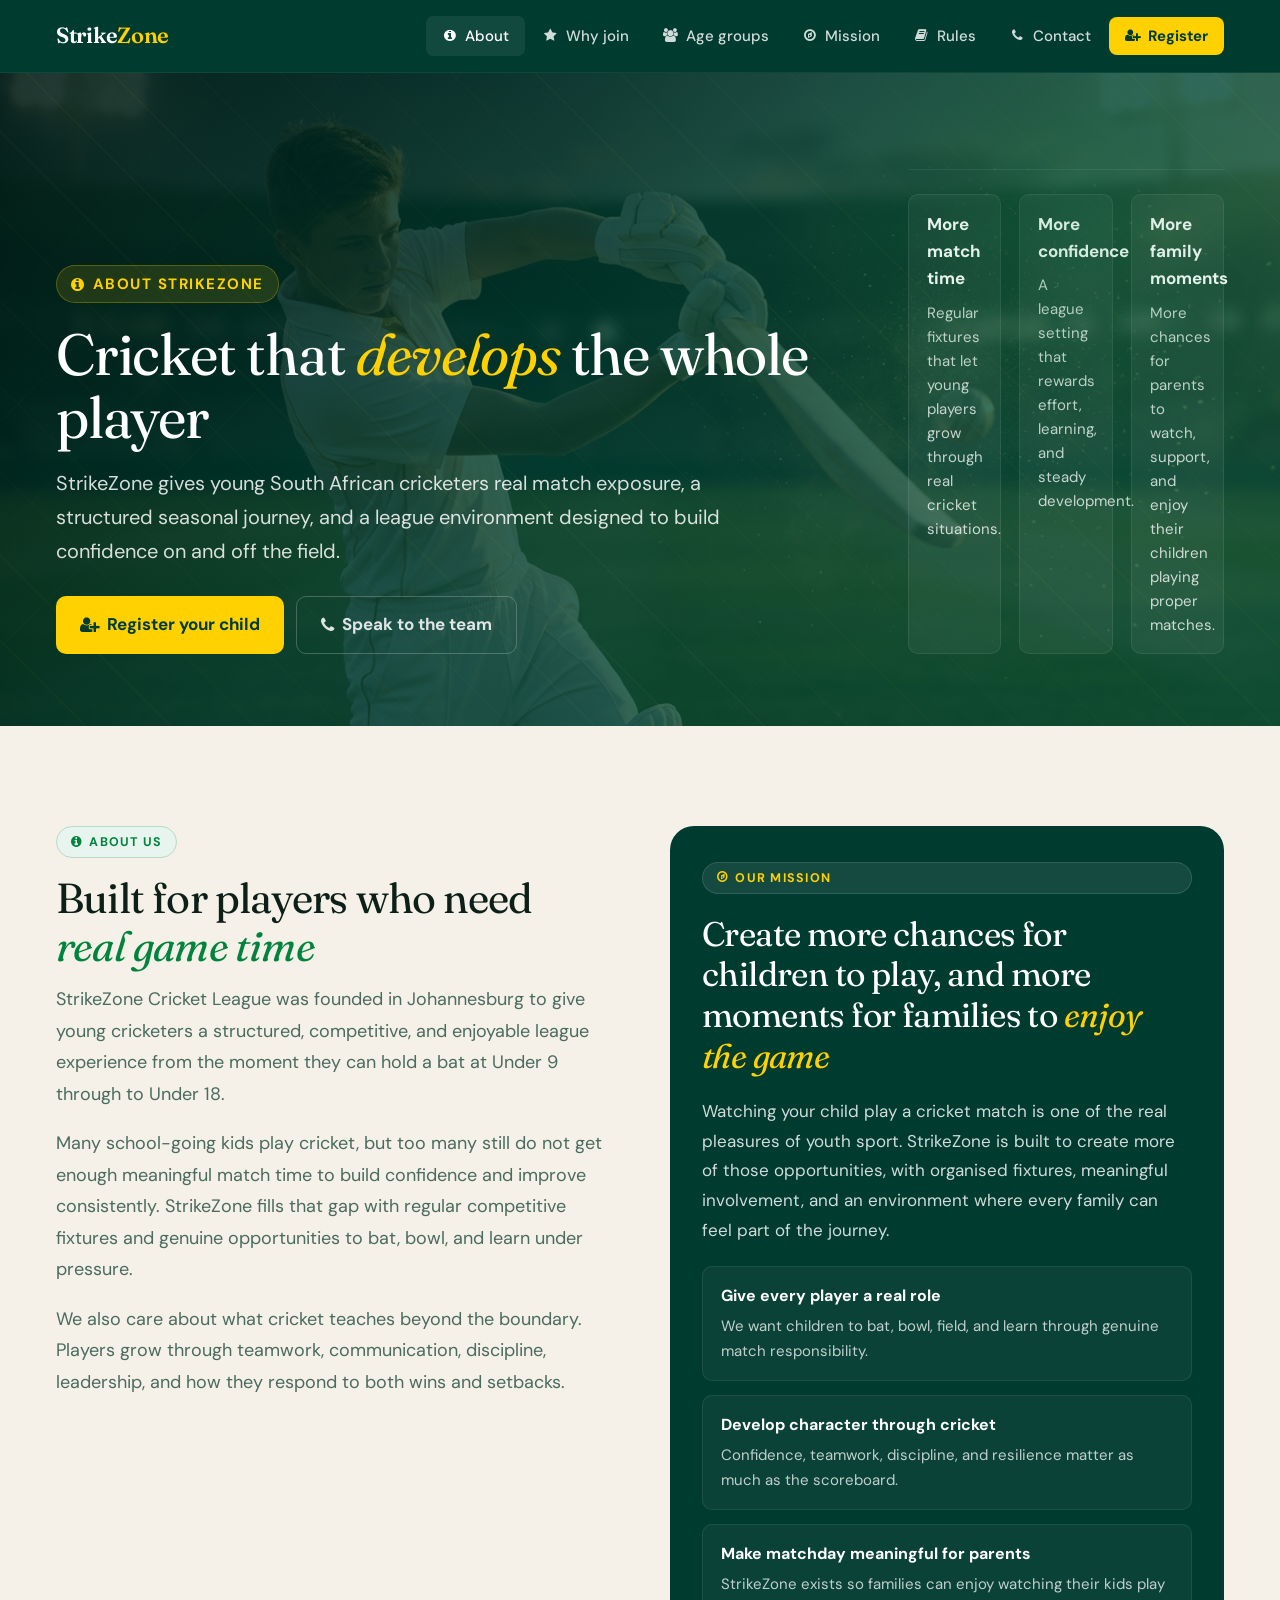
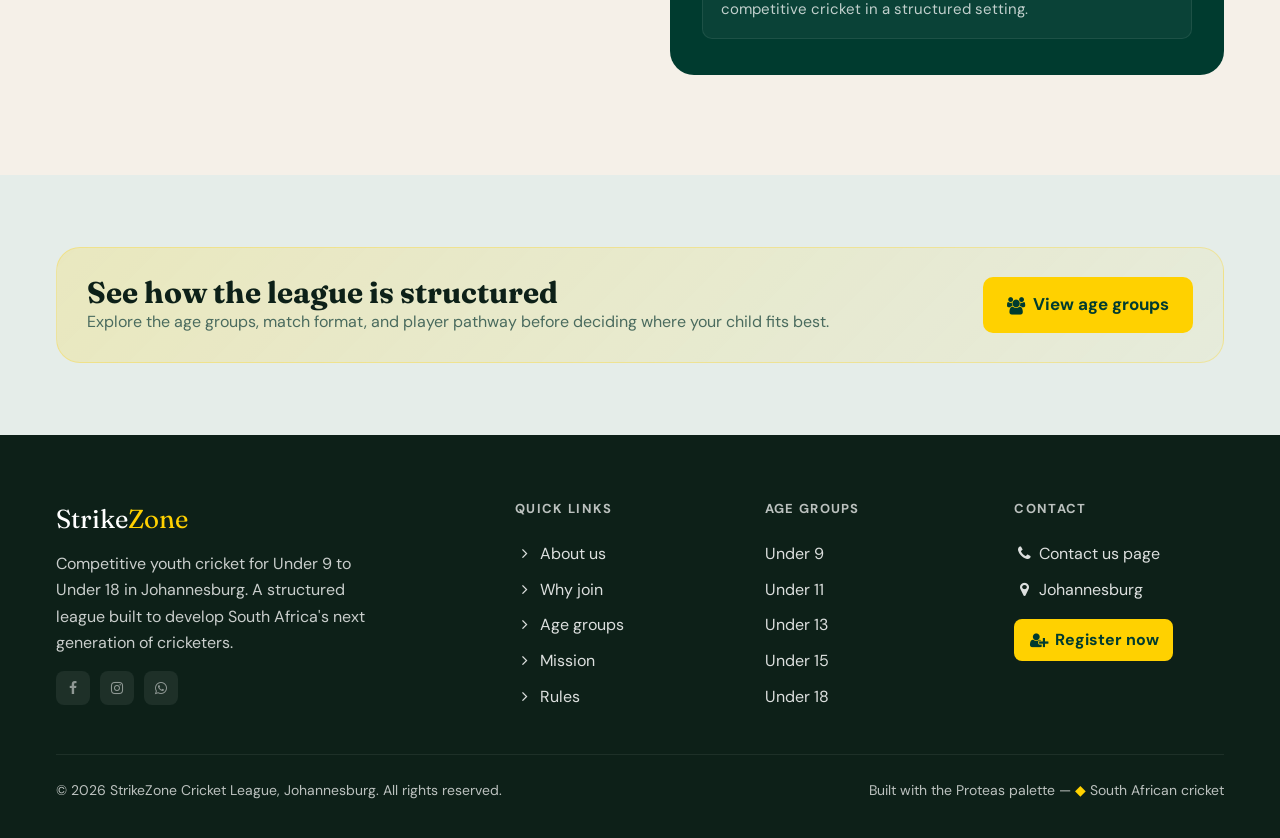
==== commit 07091dd2: "Update contact links across multiple pages to direct users to the contact us page" ====
--- a/about.html
+++ b/about.html
@@ -140,8 +140,7 @@
         </div>
         <div class="footer-col">
           <h4>Contact</h4>
-          <a href="https://wa.me/27000000000"><i class="fa fa-whatsapp fa-fw"></i> +27 00 000 0000</a>
-          <a href="mailto:info@strikezone.co.za"><i class="fa fa-envelope-o fa-fw"></i> info@strikezone.co.za</a>
+          <a href="contact.html"><i class="fa fa-phone fa-fw"></i> Contact us page</a>
           <a href="contact.html"><i class="fa fa-map-marker fa-fw"></i> Johannesburg</a>
           <a href="register.html" class="footer-register-link"><i class="fa fa-user-plus fa-fw"></i> Register now</a>
         </div>
--- a/assets/style.css
+++ b/assets/style.css
@@ -313,7 +313,7 @@
   display: grid;
   grid-template-columns: 1fr 1fr;
   gap: 60px;
-  align-items: center;
+  align-items: start;
 }
 .about-mission-card {
   background: var(--dark);
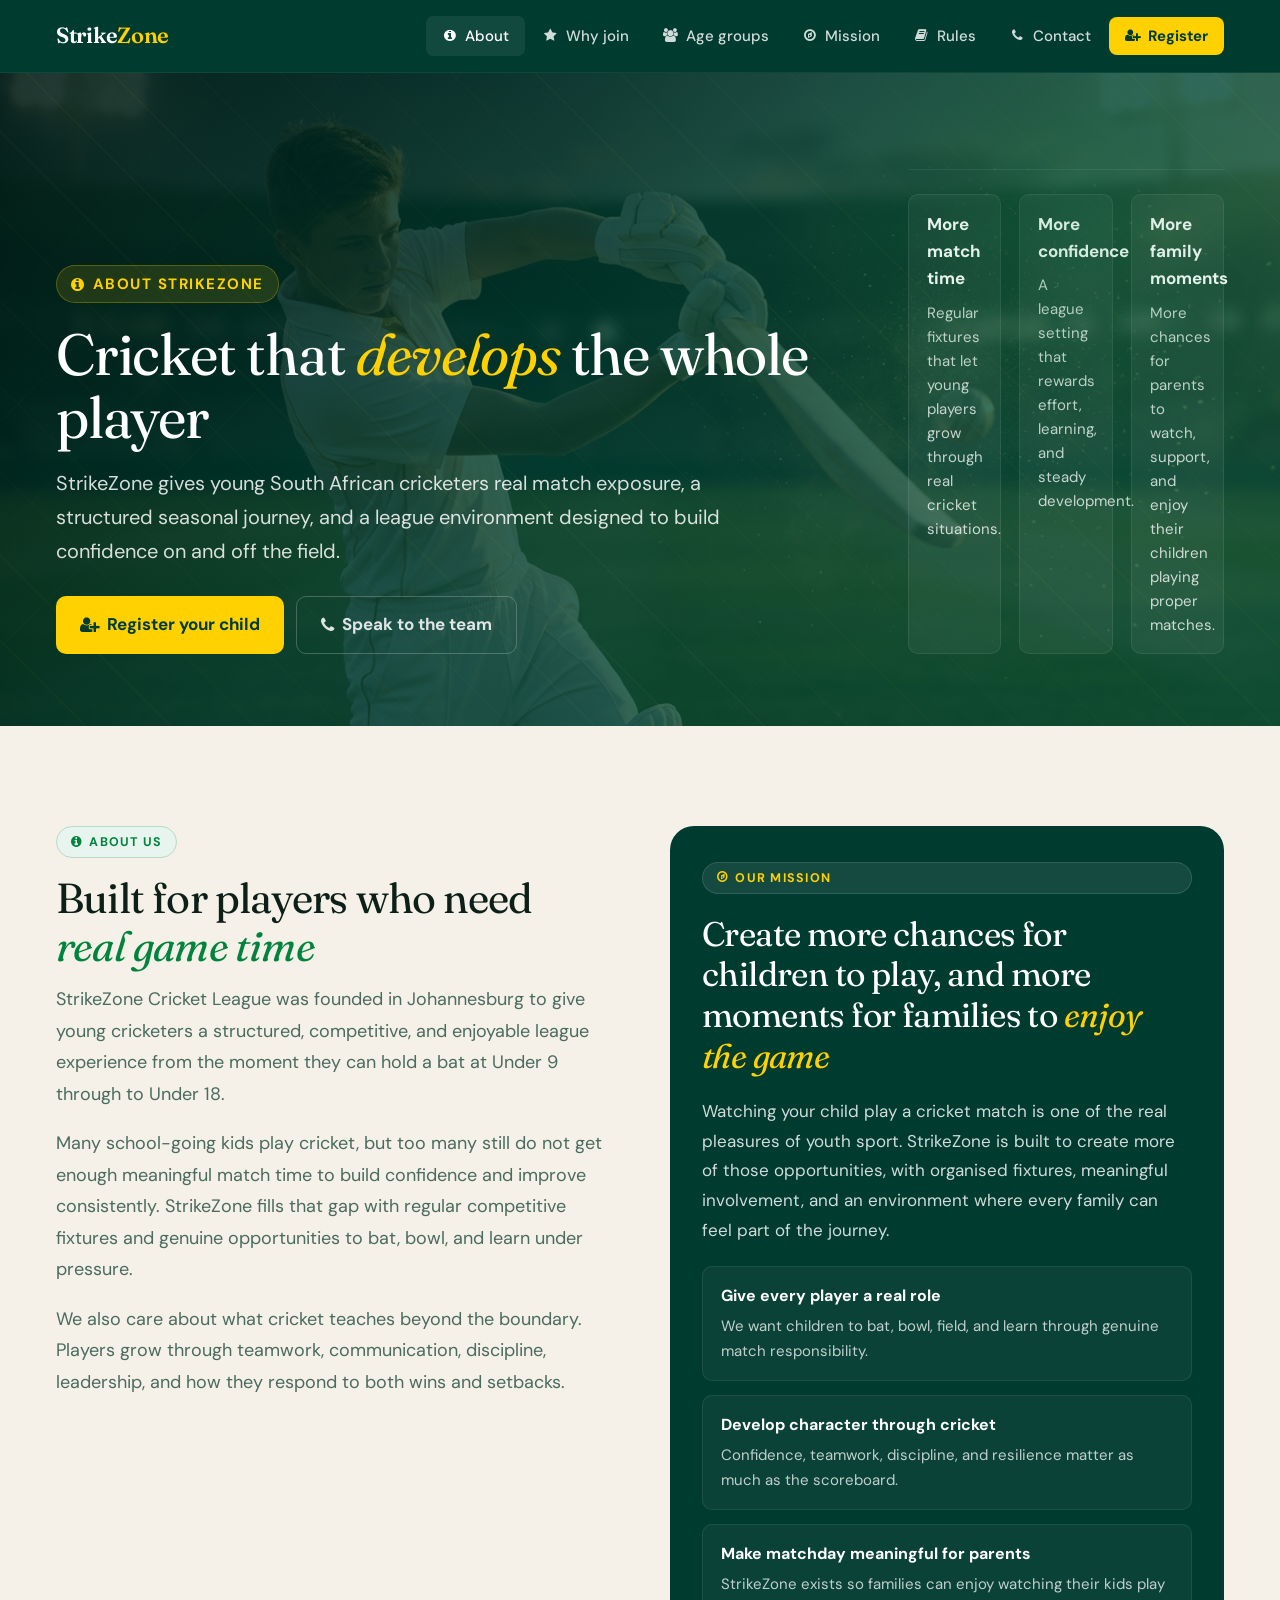
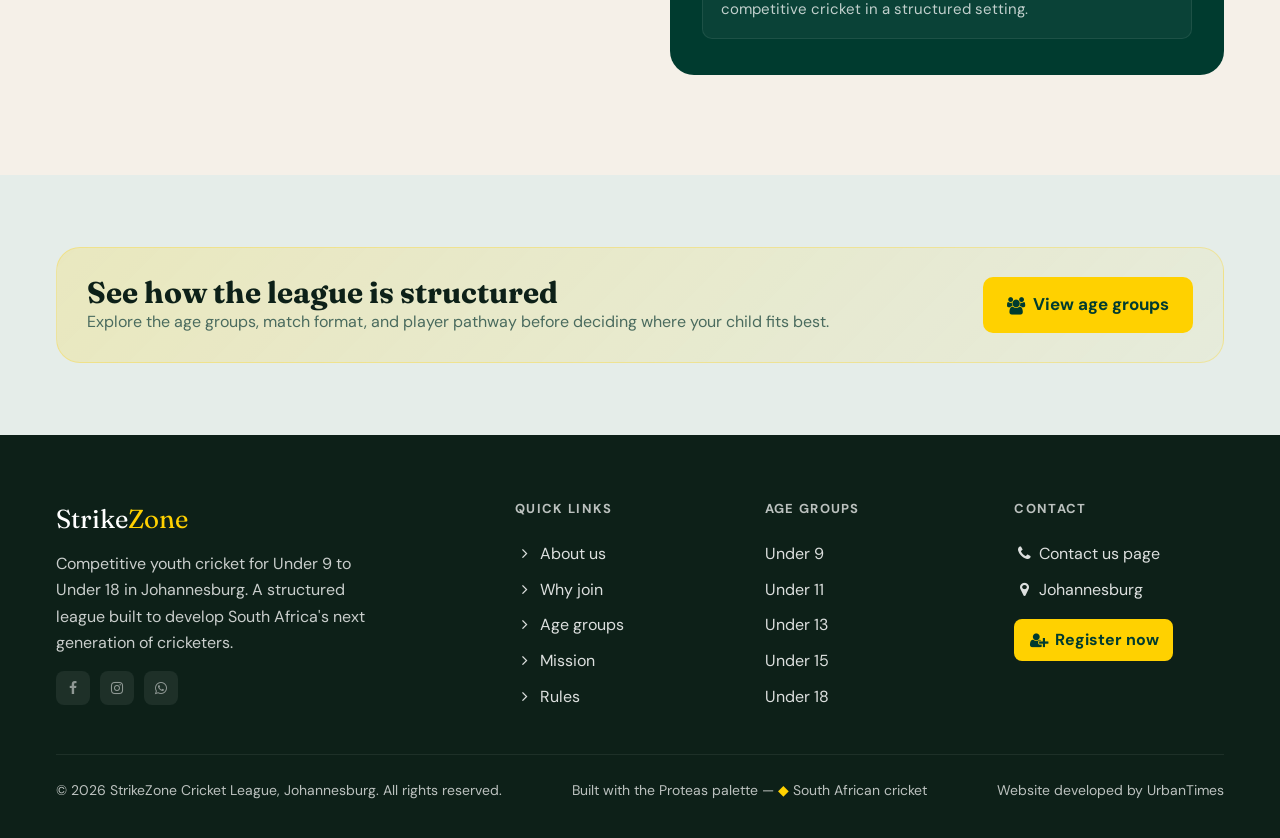
==== commit 09df293e: "Enhance website SEO and user experience - Added meta tags for SEO optimization in contact.html and i" ====
--- a/about.html
+++ b/about.html
@@ -5,6 +5,17 @@
   <meta name="viewport" content="width=device-width, initial-scale=1.0">
   <title>About | StrikeZone Cricket League</title>
   <meta name="description" content="Learn how StrikeZone Cricket League helps young cricketers grow through structured competition, live scoring, and long-term development.">
+  <link rel="canonical" href="https://strikezone.co.za/about.html">
+  <meta property="og:type" content="website">
+  <meta property="og:site_name" content="StrikeZone Cricket League">
+  <meta property="og:title" content="About | StrikeZone Cricket League">
+  <meta property="og:description" content="Learn how StrikeZone Cricket League helps young cricketers grow through structured competition, live scoring, and long-term development.">
+  <meta property="og:url" content="https://strikezone.co.za/about.html">
+  <meta property="og:image" content="https://strikezone.co.za/assets/pitch.png">
+  <meta name="twitter:card" content="summary_large_image">
+  <meta name="twitter:title" content="About | StrikeZone Cricket League">
+  <meta name="twitter:description" content="Learn how StrikeZone Cricket League helps young cricketers grow through structured competition, live scoring, and long-term development.">
+  <meta name="twitter:image" content="https://strikezone.co.za/assets/pitch.png">
   <link rel="stylesheet" href="assets/style.css">
 </head>
 <body>
@@ -119,7 +130,7 @@
           <div class="footer-social">
             <a href="#" class="fsoc" title="Facebook" aria-label="Facebook"><i class="fa fa-facebook"></i></a>
             <a href="#" class="fsoc" title="Instagram" aria-label="Instagram"><i class="fa fa-instagram"></i></a>
-            <a href="#" class="fsoc" title="WhatsApp" aria-label="WhatsApp"><i class="fa fa-whatsapp"></i></a>
+            <a href="https://wa.me/27632018623" class="fsoc" title="WhatsApp" aria-label="WhatsApp"><i class="fa fa-whatsapp"></i></a>
           </div>
         </div>
         <div class="footer-col">
@@ -148,6 +159,7 @@
       <div class="footer-bottom">
         <span>© 2026 StrikeZone Cricket League, Johannesburg. All rights reserved.</span>
         <span>Built with the Proteas palette — <span class="footer-gold-diamond">&#9670;</span> South African cricket</span>
+        <span>Website developed by <a href="https://urbantimes.co.za" target="_blank" rel="noopener noreferrer">UrbanTimes</a></span>
       </div>
     </div>
   </footer>
--- a/assets/style.css
+++ b/assets/style.css
@@ -301,6 +301,8 @@
   line-height: 1.7;
   margin-bottom: 52px;
 }
+.section-sub-wide { max-width: none; }
+.section-sub-centered-tight { margin: 0 auto 48px; }
 .section-dark .section-sub { color: rgba(255, 255, 255, 0.82); }
 .section-copy {
   font-size: var(--text-body);
@@ -502,6 +504,7 @@
 .age-bd { padding: 14px 16px 18px; background: var(--warm-white); border-top: 1px solid var(--stone-mid); }
 .age-detail { display: flex; align-items: center; gap: 8px; font-size: var(--text-meta); color: var(--ink-mid); padding: 5px 0; }
 .age-detail i { color: var(--green); width: 14px; text-align: center; }
+.age-detail-icon-gold { color: var(--gold-dark) !important; }
 .age-cta {
   display: block;
   text-align: center;
@@ -550,6 +553,7 @@
   margin-bottom: 20px;
   font-weight: 400;
 }
+.pitch-diagram-emphasis { font-style: italic; color: var(--gold); }
 .pitch-diagram img {
   width: 100%;
   border-radius: var(--r-lg);
@@ -624,6 +628,13 @@
   align-items: start;
 }
 .register-steps { display: flex; flex-direction: column; gap: 0; margin-top: 32px; }
+.register-title-light { color: #fff; }
+.register-intro-copy {
+  font-size: 15px;
+  color: rgba(255, 255, 255, 0.55);
+  line-height: 1.7;
+  margin-bottom: 32px;
+}
 .reg-step { display: flex; gap: 16px; padding-bottom: 24px; position: relative; }
 .reg-step:not(:last-child)::after {
   content: '';
@@ -647,8 +658,17 @@
   justify-content: center;
   flex-shrink: 0;
 }
+.reg-circle-highlight {
+  background: var(--gold);
+  color: var(--dark);
+}
 .reg-title { font-size: 16px; font-weight: 600; color: #fff; margin-bottom: 4px; }
 .reg-body { font-size: var(--text-body); color: rgba(255, 255, 255, 0.82); line-height: 1.6; }
+.form-divider {
+  height: 1px;
+  background: rgba(255, 255, 255, 0.08);
+  margin: 16px 0;
+}
 .form-card {
   background: rgba(255, 255, 255, 0.05);
   border: 1px solid rgba(255, 255, 255, 0.1);
@@ -881,6 +901,50 @@
 .success-msg.light .success-title { color: var(--ink); }
 .success-msg.light .success-sub { color: var(--ink-light); }
 
+.register-help {
+  margin-top: 20px;
+  font-size: 13px;
+  color: rgba(255, 255, 255, 0.35);
+}
+.register-help-link { color: var(--gold); }
+
+.error-msg {
+  display: none;
+  background: #d32f2f;
+  color: #fff;
+  padding: 16px;
+  border-radius: 8px;
+  margin-top: 16px;
+}
+.error-msg-inner {
+  display: flex;
+  justify-content: space-between;
+  align-items: flex-start;
+  gap: 12px;
+}
+.error-msg-content { flex: 1; }
+.error-msg-title {
+  font-weight: 600;
+  margin-bottom: 4px;
+}
+.error-msg-text {
+  font-size: 14px;
+  line-height: 1.5;
+}
+.error-msg-close {
+  background: none;
+  border: none;
+  color: #fff;
+  font-size: 20px;
+  cursor: pointer;
+  padding: 0;
+  width: 24px;
+  height: 24px;
+  display: flex;
+  align-items: center;
+  justify-content: center;
+}
+
 .finput.input-error,
 .fselect.input-error {
   border-color: var(--danger) !important;
@@ -943,6 +1007,18 @@
 .legal-card ul { padding-left: 24px; }
 .legal-card li + li { margin-top: 8px; }
 .legal-card p + p { margin-top: 16px; }
+
+.section-center-640 {
+  text-align: center;
+  max-width: 640px;
+  margin: 0 auto 48px;
+}
+
+.section-center-520 {
+  text-align: center;
+  max-width: 520px;
+  margin: 0 auto 48px;
+}
 
 .reveal { opacity: 0; transform: translateY(24px); transition: opacity 0.55s ease, transform 0.55s ease; }
 .reveal.visible { opacity: 1; transform: translateY(0); }
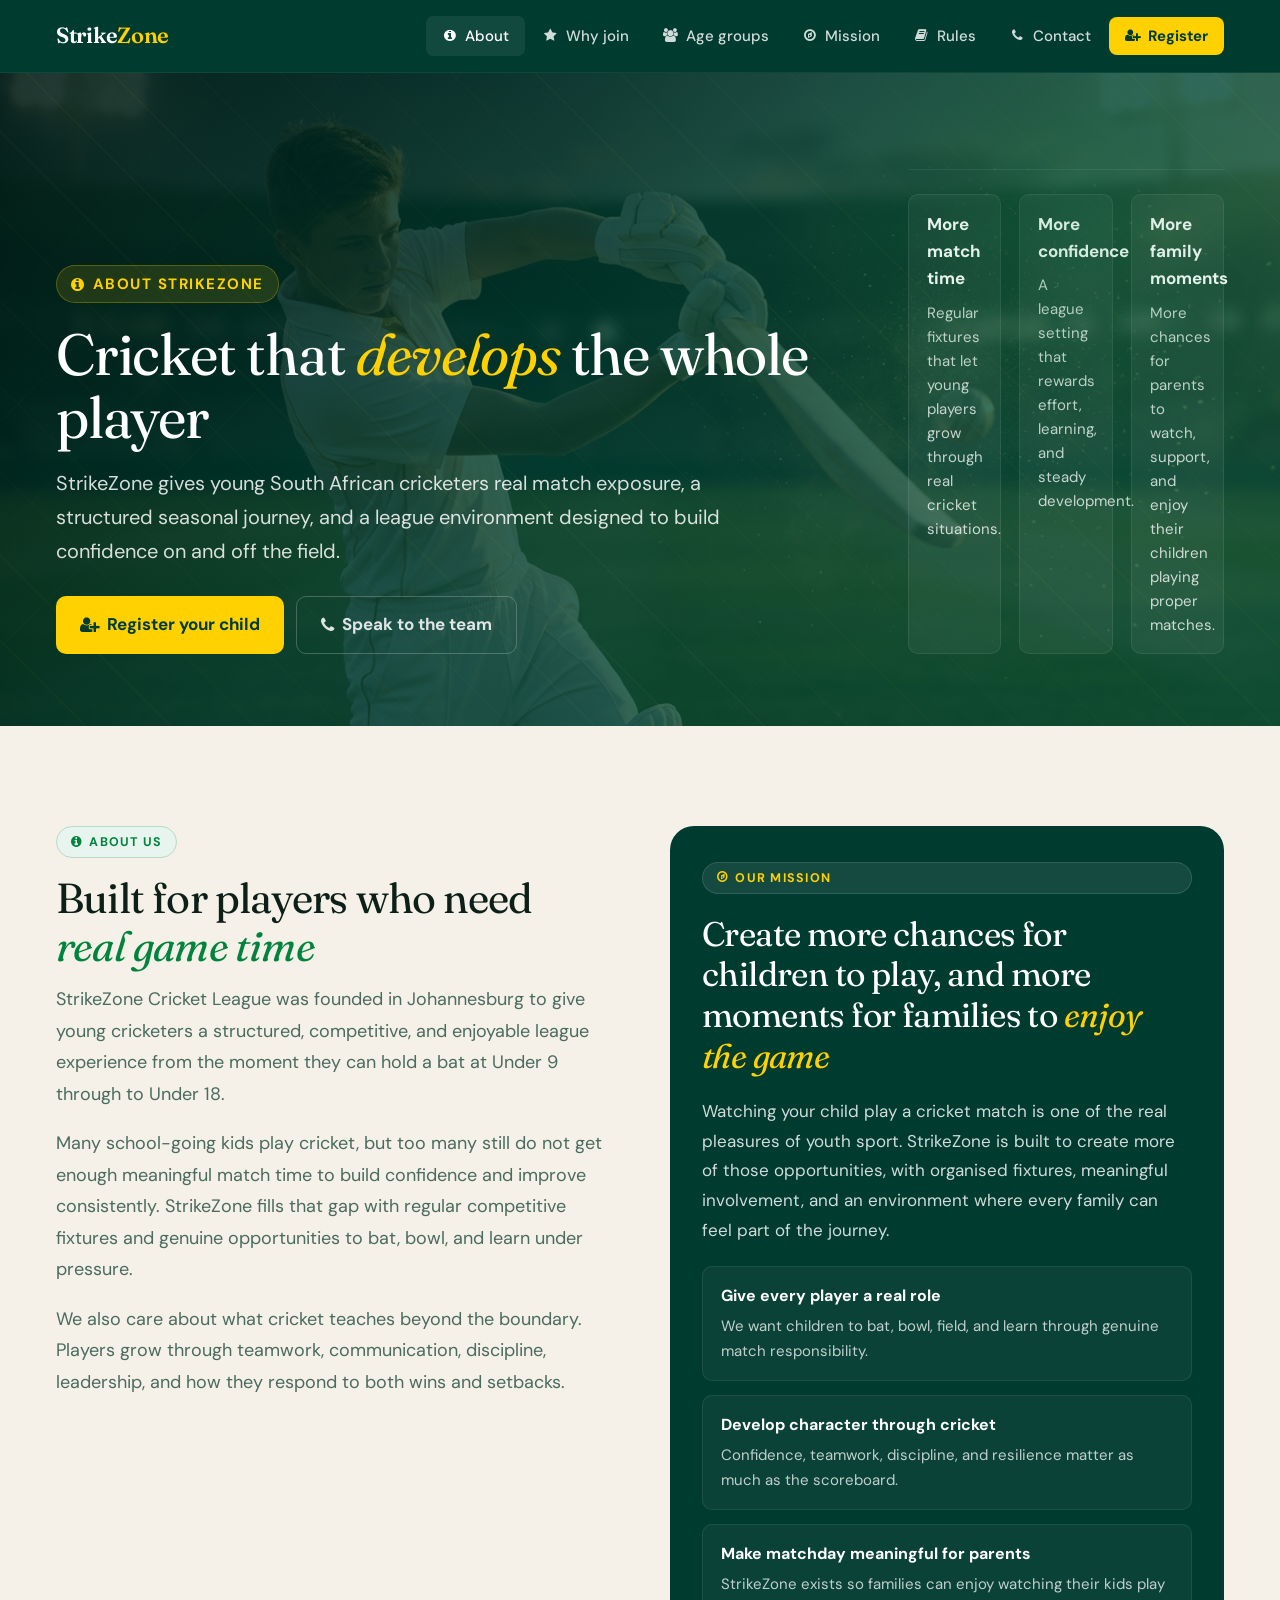
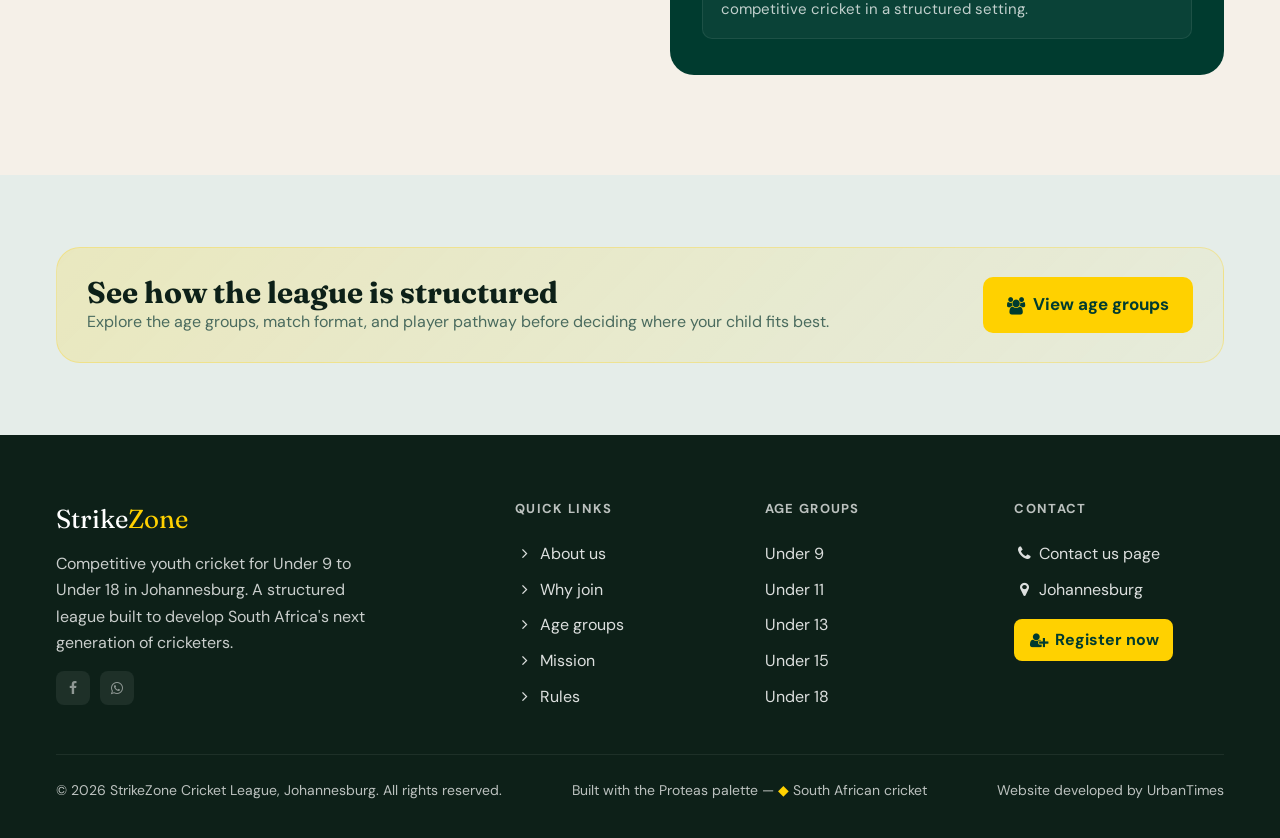
==== commit a67e6ed5: "Update social media links to direct users to the correct Facebook page and WhatsApp contact" ====
--- a/about.html
+++ b/about.html
@@ -128,8 +128,8 @@
           <div class="fb-logo">Strike<span>Zone</span></div>
           <p>Competitive youth cricket for Under 9 to Under 18 in Johannesburg. A structured league built to develop South Africa's next generation of cricketers.</p>
           <div class="footer-social">
-            <a href="#" class="fsoc" title="Facebook" aria-label="Facebook"><i class="fa fa-facebook"></i></a>
-            <a href="#" class="fsoc" title="Instagram" aria-label="Instagram"><i class="fa fa-instagram"></i></a>
+            <a href="https://www.facebook.com/strikezone.co.za" class="fsoc" title="Facebook" aria-label="Facebook"><i class="fa fa-facebook"></i></a>
+            
             <a href="https://wa.me/27632018623" class="fsoc" title="WhatsApp" aria-label="WhatsApp"><i class="fa fa-whatsapp"></i></a>
           </div>
         </div>
@@ -167,3 +167,5 @@
   <script src="assets/common.js"></script>
 </body>
 </html>
+
+
--- a/assets/style.css
+++ b/assets/style.css
@@ -1014,6 +1014,12 @@
   margin: 0 auto 48px;
 }
 
+.section-center-1100 {
+  text-align: center;
+  max-width: 1100px;
+  margin: 0 auto 48px;
+}
+
 .section-center-520 {
   text-align: center;
   max-width: 520px;
